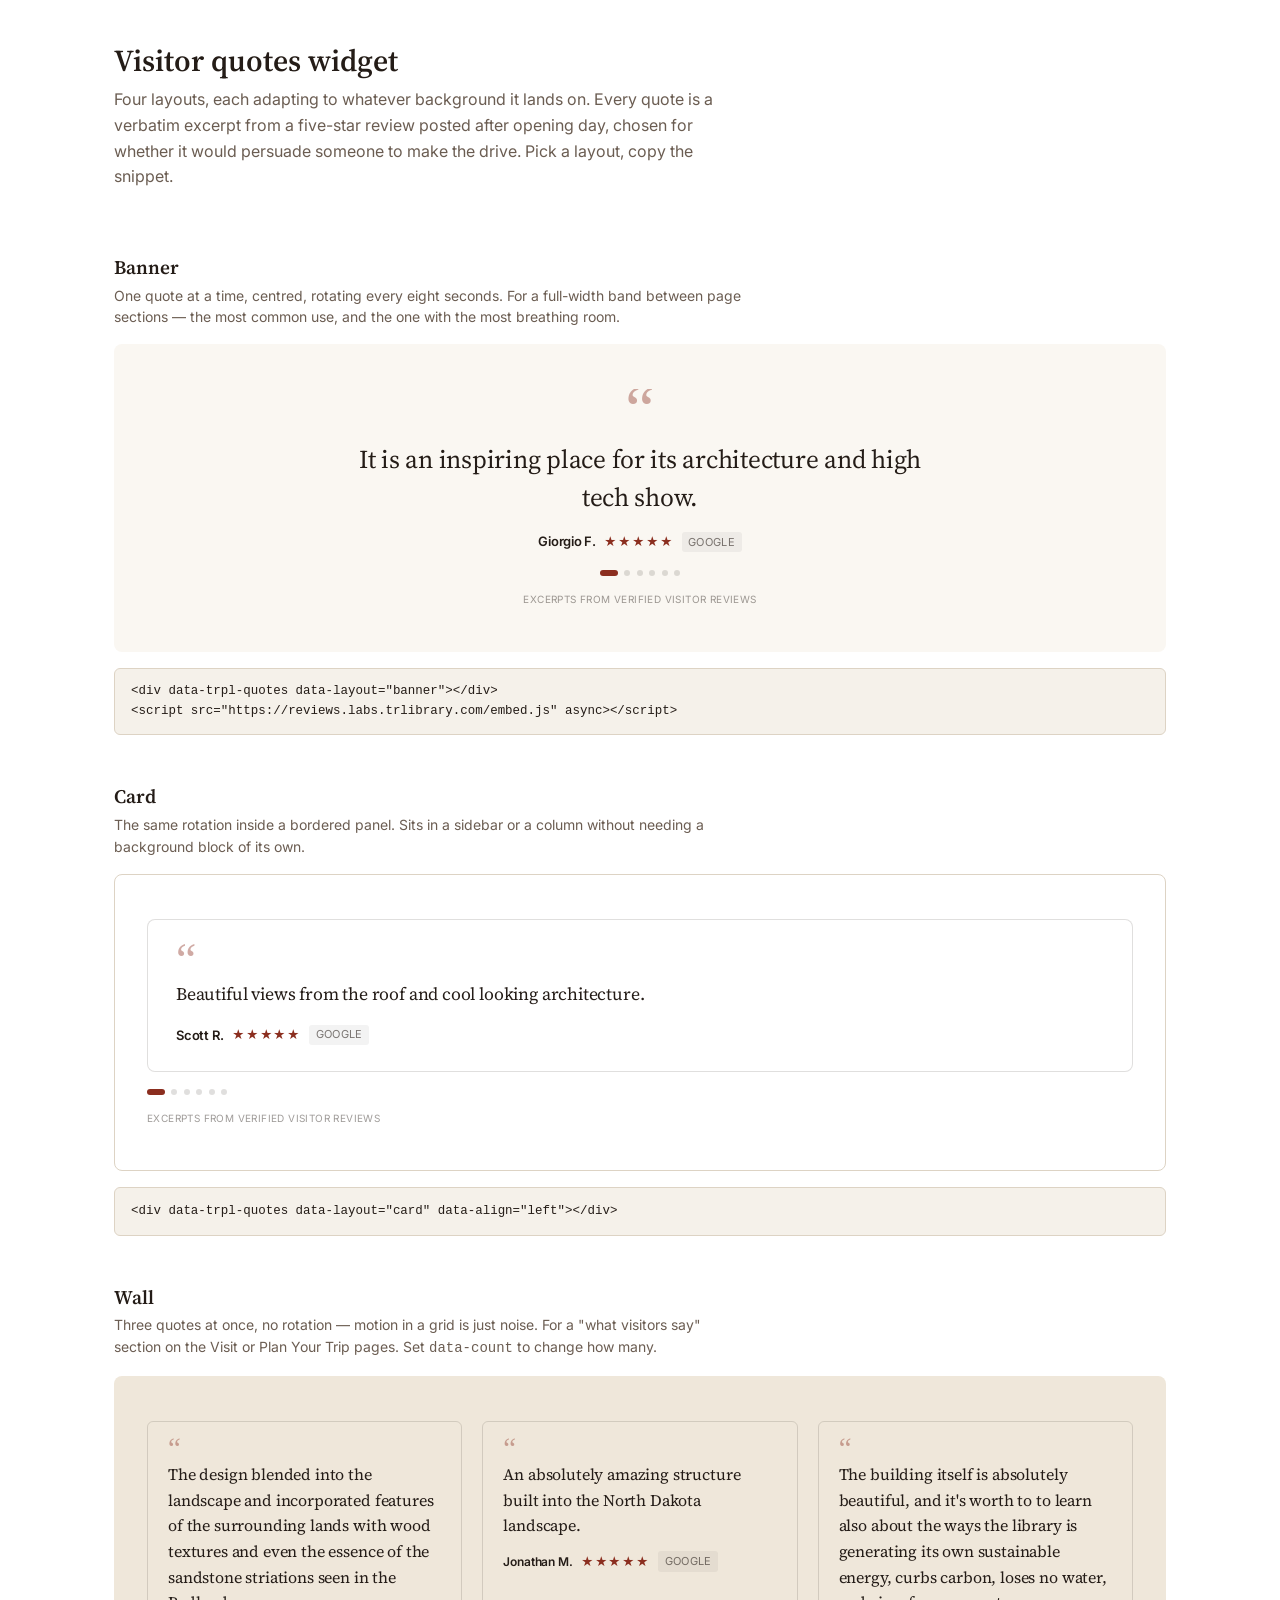
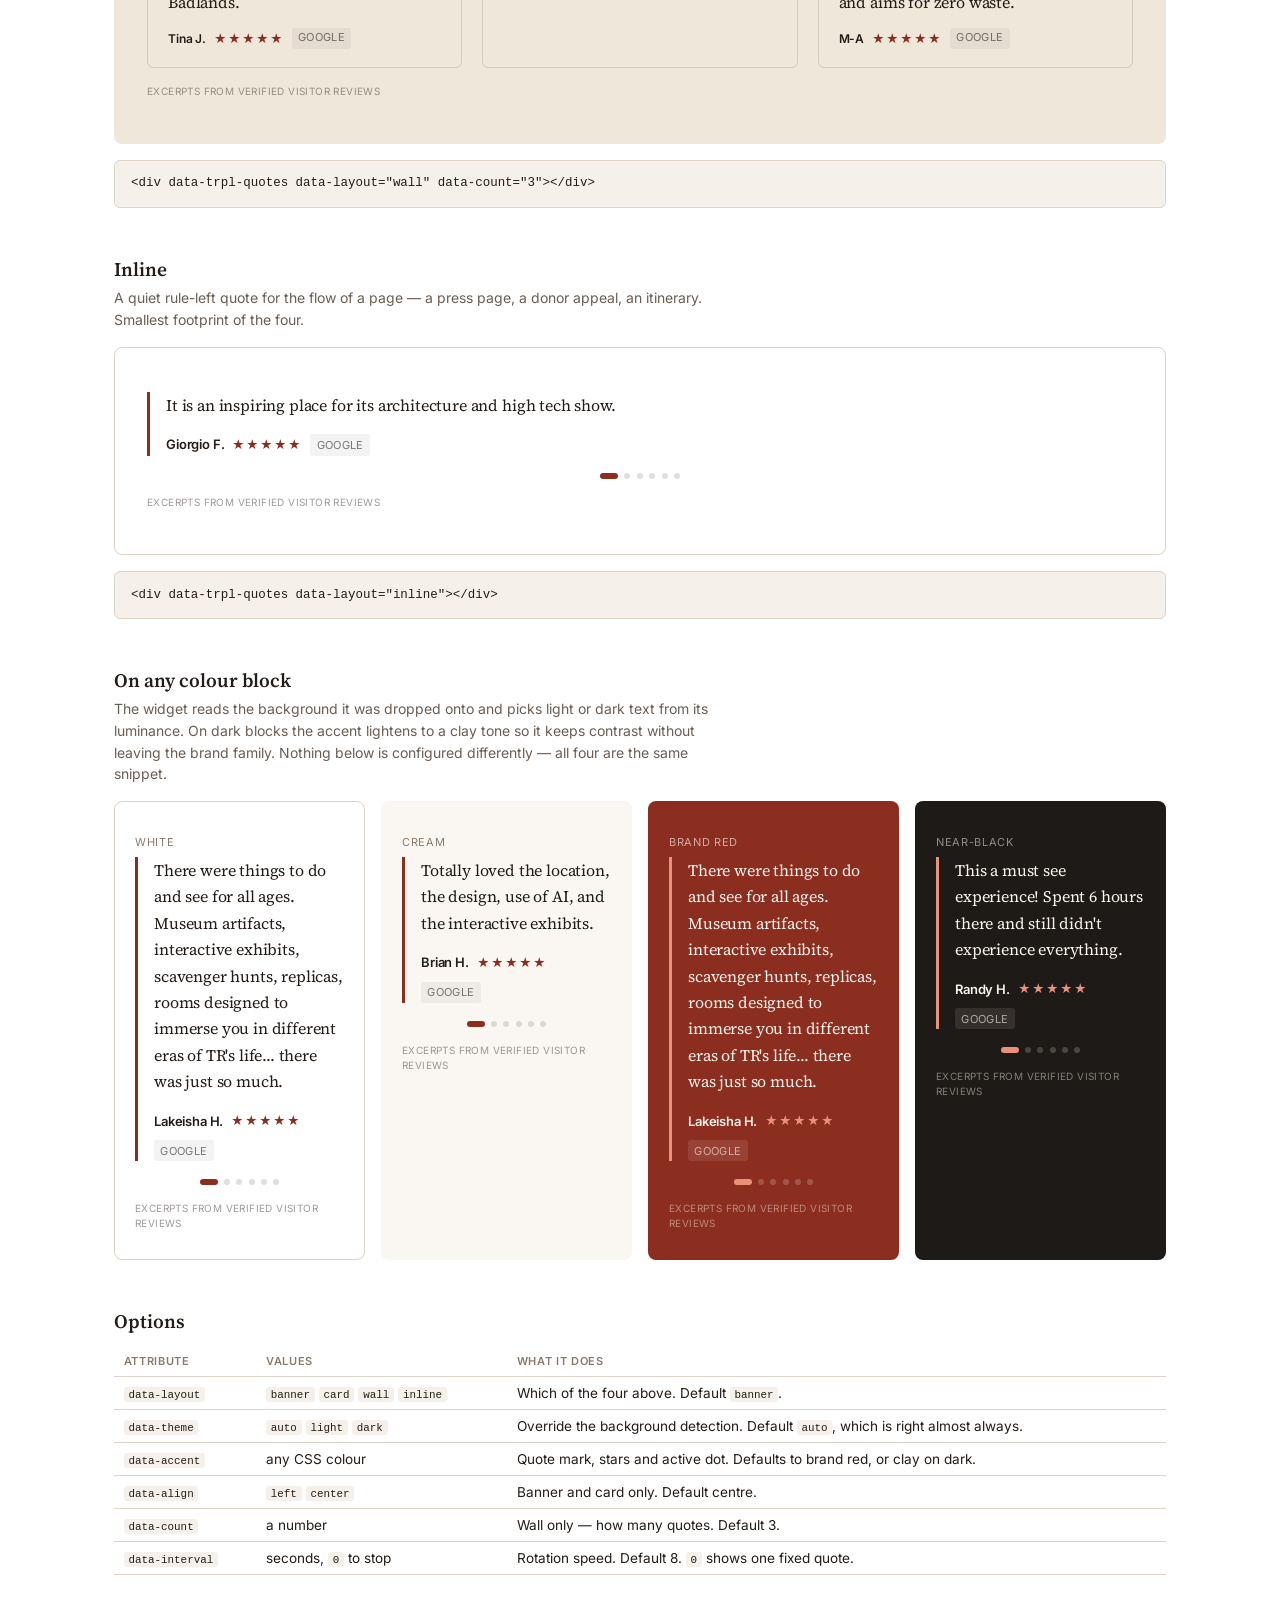
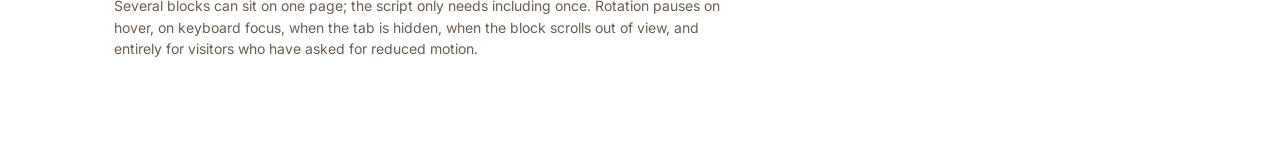
==== site/widget.html @ c1ca4165 "Review widget" ====
<!doctype html>
<html lang="en">
<head>
<meta charset="utf-8">
<meta name="viewport" content="width=device-width,initial-scale=1">
<meta name="robots" content="noindex,nofollow">
<title>Visitor quotes widget — TRPL</title>
<link rel="preconnect" href="https://fonts.googleapis.com">
<link rel="preconnect" href="https://fonts.gstatic.com" crossorigin>
<link href="https://fonts.googleapis.com/css2?family=Inter:wght@400;500;600&family=Source+Serif+4:opsz,wght@8..60,400;8..60,600&display=swap" rel="stylesheet">
<style>
  :root{
    --brand:#8B2E1F; --cream:#FAF7F2; --ink:#241C17; --line:#DDD3C4;
    --sand:#EFE7DA; --deep:#1E1A17;
  }
  *{box-sizing:border-box}
  body{margin:0;background:#fff;color:var(--ink);
       font-family:Inter,-apple-system,BlinkMacSystemFont,"Segoe UI",Helvetica,Arial,sans-serif}
  header{padding:2.5rem 1.5rem 1rem;max-width:1100px;margin:0 auto}
  h1{font-family:"Source Serif 4",Georgia,serif;font-size:1.9rem;margin:0 0 .4rem;font-weight:600}
  .lede{color:#6B5D52;max-width:62ch;line-height:1.6;margin:0}
  main{max-width:1100px;margin:0 auto;padding:0 1.5rem 5rem}
  section{margin-top:3rem}
  h2{font-family:"Source Serif 4",Georgia,serif;font-size:1.2rem;margin:0 0 .3rem;font-weight:600}
  .note{color:#6B5D52;font-size:.875rem;margin:0 0 1rem;max-width:70ch;line-height:1.55}
  .demo{padding:2.75rem 2rem;border-radius:8px;border:1px solid transparent}
  .bg-white{background:#fff;border-color:var(--line)}
  .bg-cream{background:var(--cream)}
  .bg-sand{background:var(--sand)}
  .bg-brand{background:var(--brand)}
  .bg-deep{background:var(--deep)}
  .swatches{display:grid;grid-template-columns:repeat(auto-fit,minmax(230px,1fr));gap:1rem;margin-top:1rem}
  .swatches .demo{padding:1.75rem 1.25rem}
  .tag{display:inline-block;font-size:.6875rem;letter-spacing:.06em;text-transform:uppercase;
       color:#8A7A6C;margin-bottom:.5rem}
  pre{background:#F5F1EA;border:1px solid var(--line);border-radius:6px;padding:.85rem 1rem;
      overflow:auto;font-size:.78rem;line-height:1.55;margin:1rem 0 0}
  code{font-family:ui-monospace,SFMono-Regular,Menlo,monospace}
  table{border-collapse:collapse;width:100%;font-size:.85rem;margin-top:.75rem}
  th,td{text-align:left;padding:.5rem .6rem;border-bottom:1px solid var(--line);vertical-align:top}
  th{font-size:.6875rem;letter-spacing:.06em;text-transform:uppercase;color:#8A7A6C;font-weight:600}
  td code{background:#F5F1EA;padding:.1rem .3rem;border-radius:3px;font-size:.8em}
</style>
</head>
<body>

<header>
  <h1>Visitor quotes widget</h1>
  <p class="lede">Four layouts, each adapting to whatever background it lands on. Every quote is a
  verbatim excerpt from a five-star review posted after opening day, chosen for whether it would
  persuade someone to make the drive. Pick a layout, copy the snippet.</p>
</header>

<main>

  <section>
    <h2>Banner</h2>
    <p class="note">One quote at a time, centred, rotating every eight seconds. For a full-width
    band between page sections — the most common use, and the one with the most breathing room.</p>
    <div class="demo bg-cream">
      <div data-trpl-quotes data-layout="banner"></div>
    </div>
<pre><code>&lt;div data-trpl-quotes data-layout="banner"&gt;&lt;/div&gt;
&lt;script src="https://reviews.labs.trlibrary.com/embed.js" async&gt;&lt;/script&gt;</code></pre>
  </section>

  <section>
    <h2>Card</h2>
    <p class="note">The same rotation inside a bordered panel. Sits in a sidebar or a column
    without needing a background block of its own.</p>
    <div class="demo bg-white">
      <div data-trpl-quotes data-layout="card" data-align="left"></div>
    </div>
<pre><code>&lt;div data-trpl-quotes data-layout="card" data-align="left"&gt;&lt;/div&gt;</code></pre>
  </section>

  <section>
    <h2>Wall</h2>
    <p class="note">Three quotes at once, no rotation — motion in a grid is just noise. For a
    "what visitors say" section on the Visit or Plan Your Trip pages. Set <code>data-count</code>
    to change how many.</p>
    <div class="demo bg-sand">
      <div data-trpl-quotes data-layout="wall" data-count="3"></div>
    </div>
<pre><code>&lt;div data-trpl-quotes data-layout="wall" data-count="3"&gt;&lt;/div&gt;</code></pre>
  </section>

  <section>
    <h2>Inline</h2>
    <p class="note">A quiet rule-left quote for the flow of a page — a press page, a donor appeal,
    an itinerary. Smallest footprint of the four.</p>
    <div class="demo bg-white">
      <div data-trpl-quotes data-layout="inline"></div>
    </div>
<pre><code>&lt;div data-trpl-quotes data-layout="inline"&gt;&lt;/div&gt;</code></pre>
  </section>

  <section>
    <h2>On any colour block</h2>
    <p class="note">The widget reads the background it was dropped onto and picks light or dark
    text from its luminance. On dark blocks the accent lightens to a clay tone so it keeps
    contrast without leaving the brand family. Nothing below is configured differently — all four
    are the same snippet.</p>
    <div class="swatches">
      <div class="demo bg-white"><span class="tag">White</span>
        <div data-trpl-quotes data-layout="inline"></div></div>
      <div class="demo bg-cream"><span class="tag">Cream</span>
        <div data-trpl-quotes data-layout="inline"></div></div>
      <div class="demo bg-brand"><span class="tag" style="color:rgba(255,255,255,.6)">Brand red</span>
        <div data-trpl-quotes data-layout="inline"></div></div>
      <div class="demo bg-deep"><span class="tag" style="color:rgba(255,255,255,.5)">Near-black</span>
        <div data-trpl-quotes data-layout="inline"></div></div>
    </div>
  </section>

  <section>
    <h2>Options</h2>
    <table>
      <thead><tr><th>Attribute</th><th>Values</th><th>What it does</th></tr></thead>
      <tbody>
        <tr><td><code>data-layout</code></td><td><code>banner</code> <code>card</code> <code>wall</code> <code>inline</code></td><td>Which of the four above. Default <code>banner</code>.</td></tr>
        <tr><td><code>data-theme</code></td><td><code>auto</code> <code>light</code> <code>dark</code></td><td>Override the background detection. Default <code>auto</code>, which is right almost always.</td></tr>
        <tr><td><code>data-accent</code></td><td>any CSS colour</td><td>Quote mark, stars and active dot. Defaults to brand red, or clay on dark.</td></tr>
        <tr><td><code>data-align</code></td><td><code>left</code> <code>center</code></td><td>Banner and card only. Default centre.</td></tr>
        <tr><td><code>data-count</code></td><td>a number</td><td>Wall only — how many quotes. Default 3.</td></tr>
        <tr><td><code>data-interval</code></td><td>seconds, <code>0</code> to stop</td><td>Rotation speed. Default 8. <code>0</code> shows one fixed quote.</td></tr>
      </tbody>
    </table>
    <p class="note" style="margin-top:1.25rem">Several blocks can sit on one page; the script only
    needs including once. Rotation pauses on hover, on keyboard focus, when the tab is hidden, when
    the block scrolls out of view, and entirely for visitors who have asked for reduced motion.</p>
  </section>

</main>

<script src="embed.js" async></script>
</body>
</html>
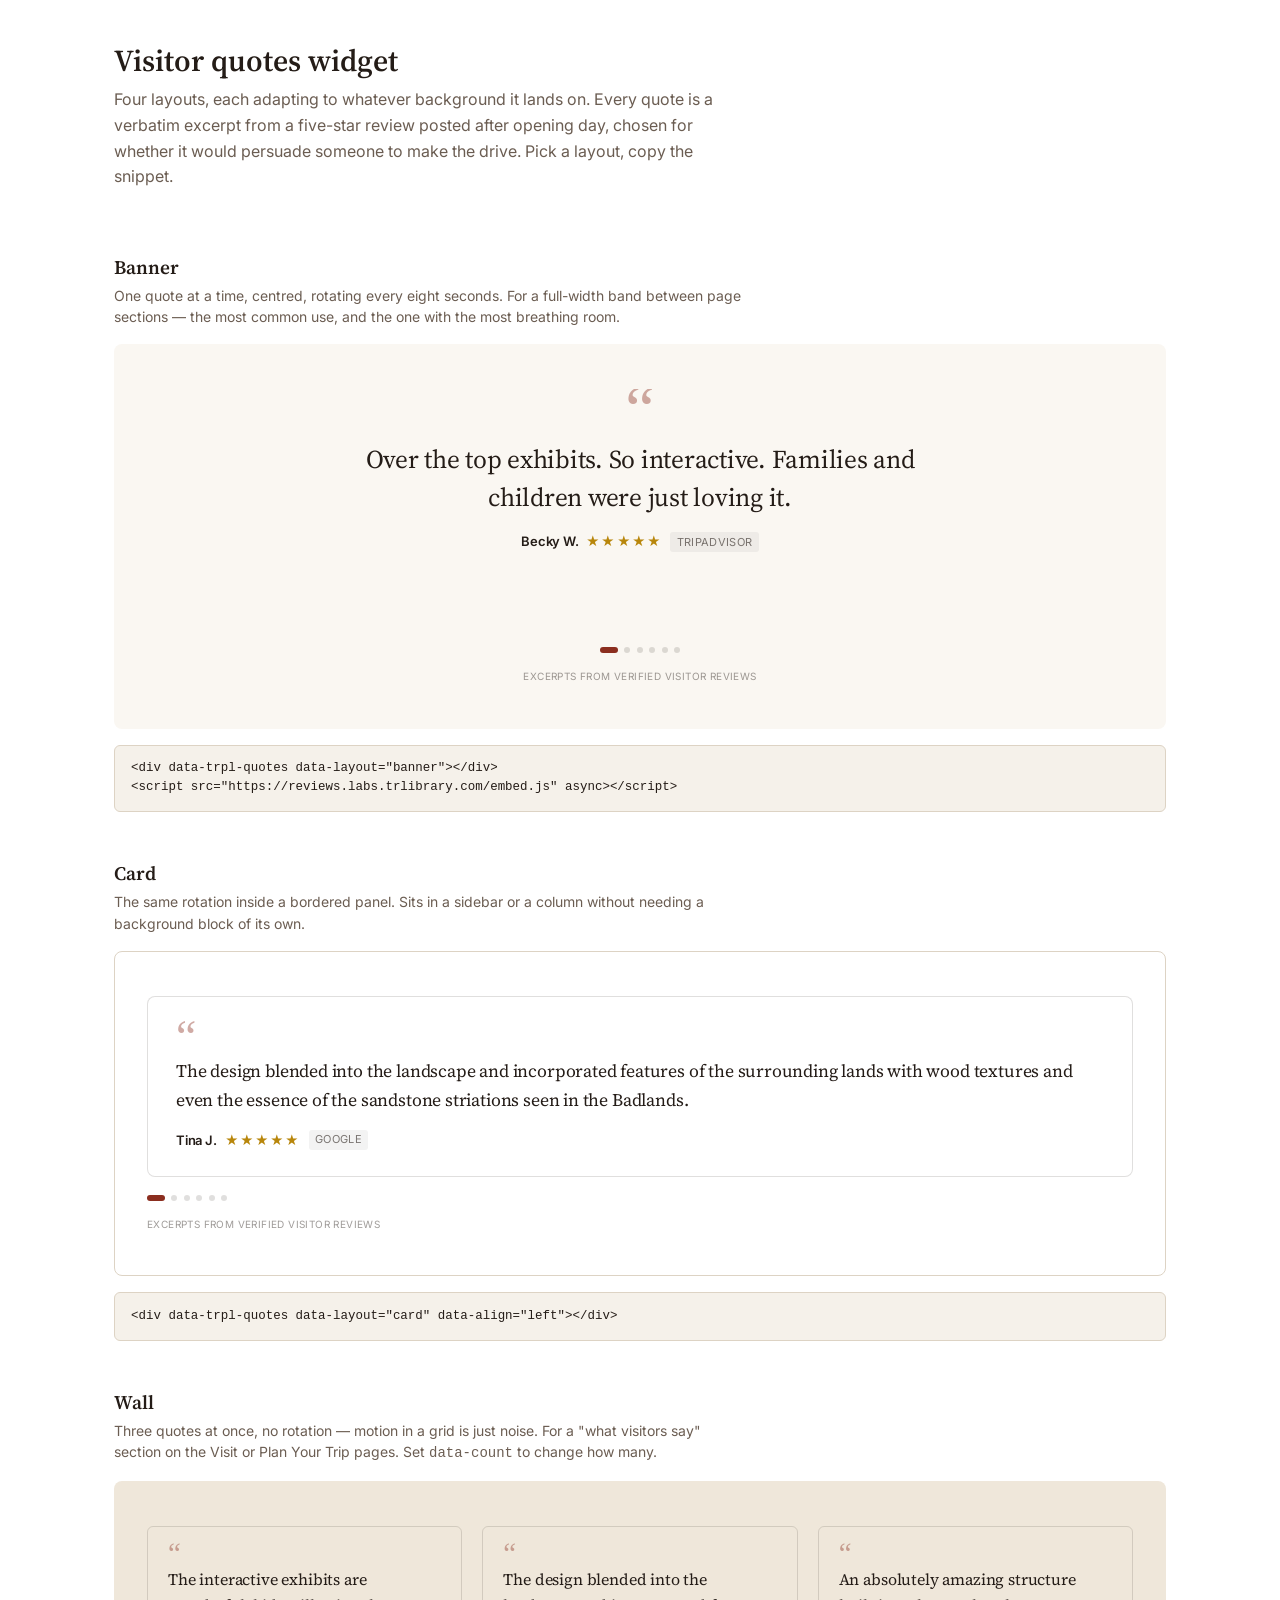
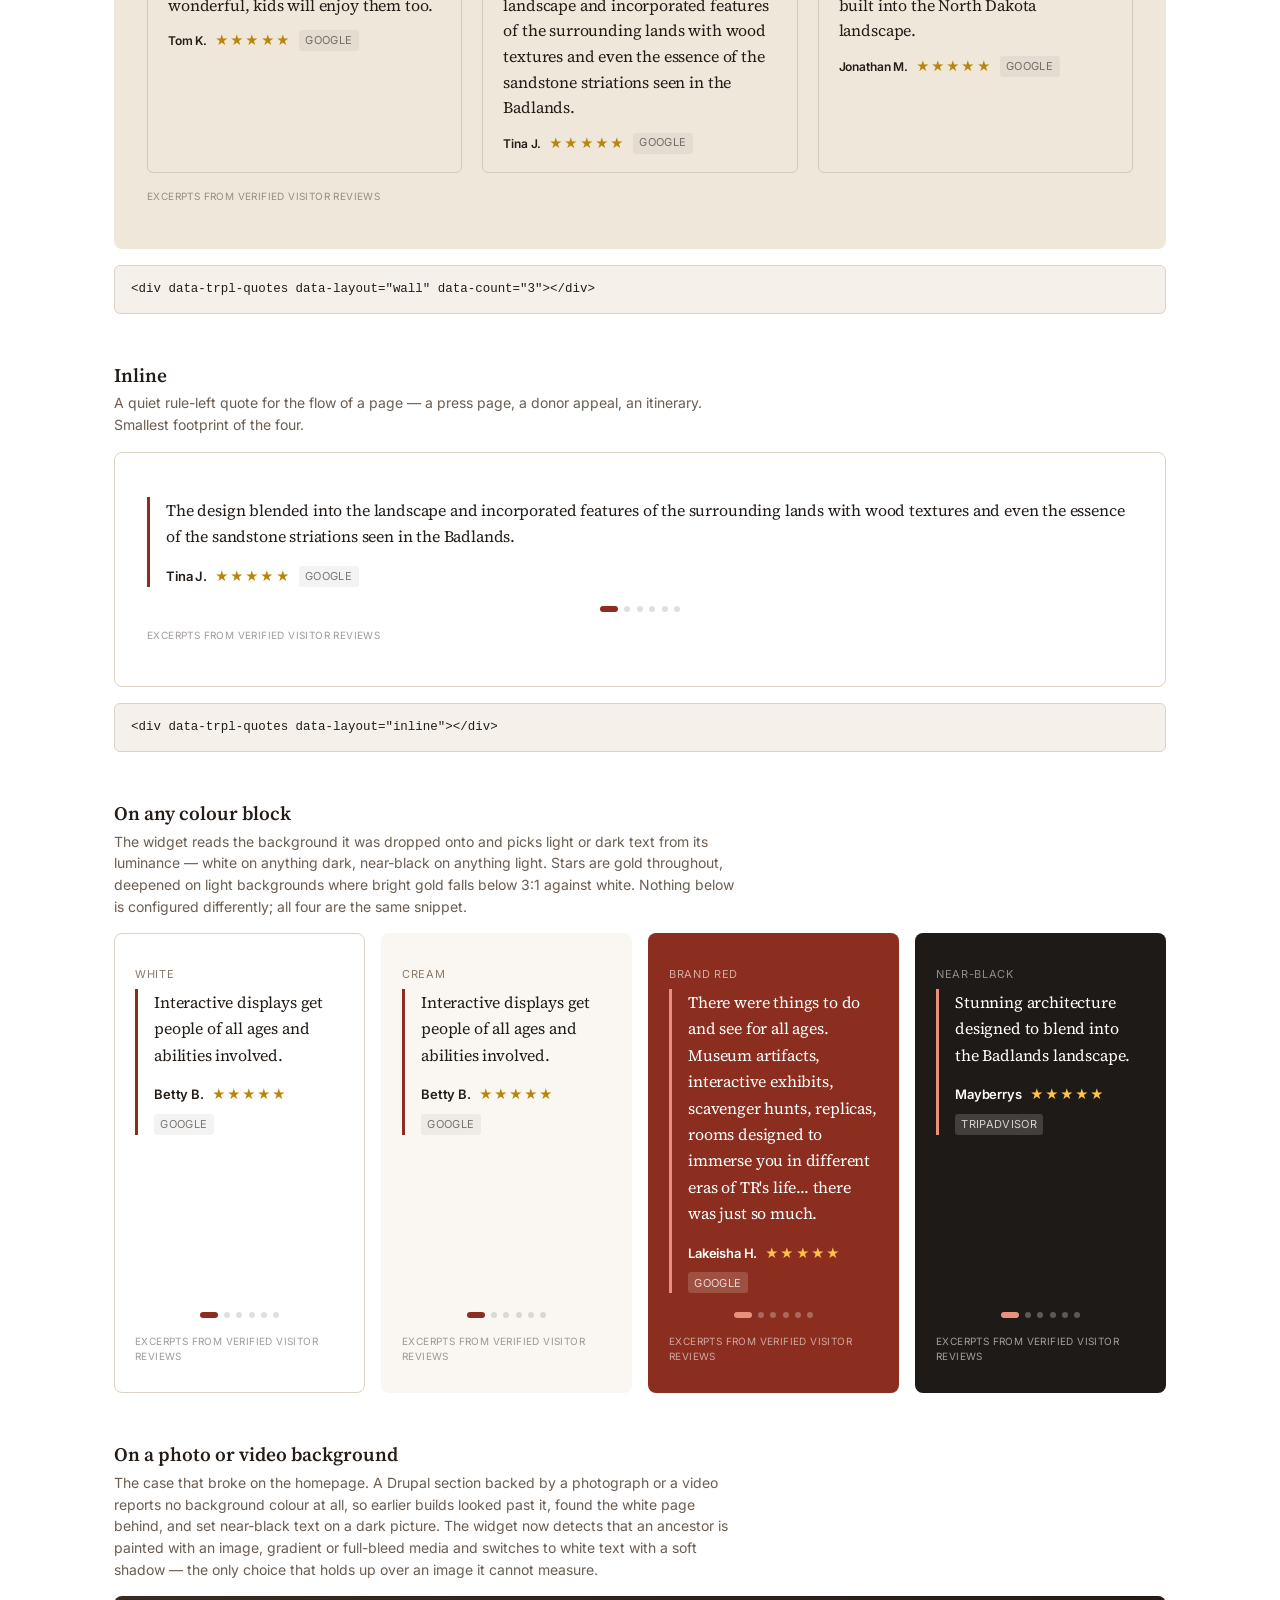
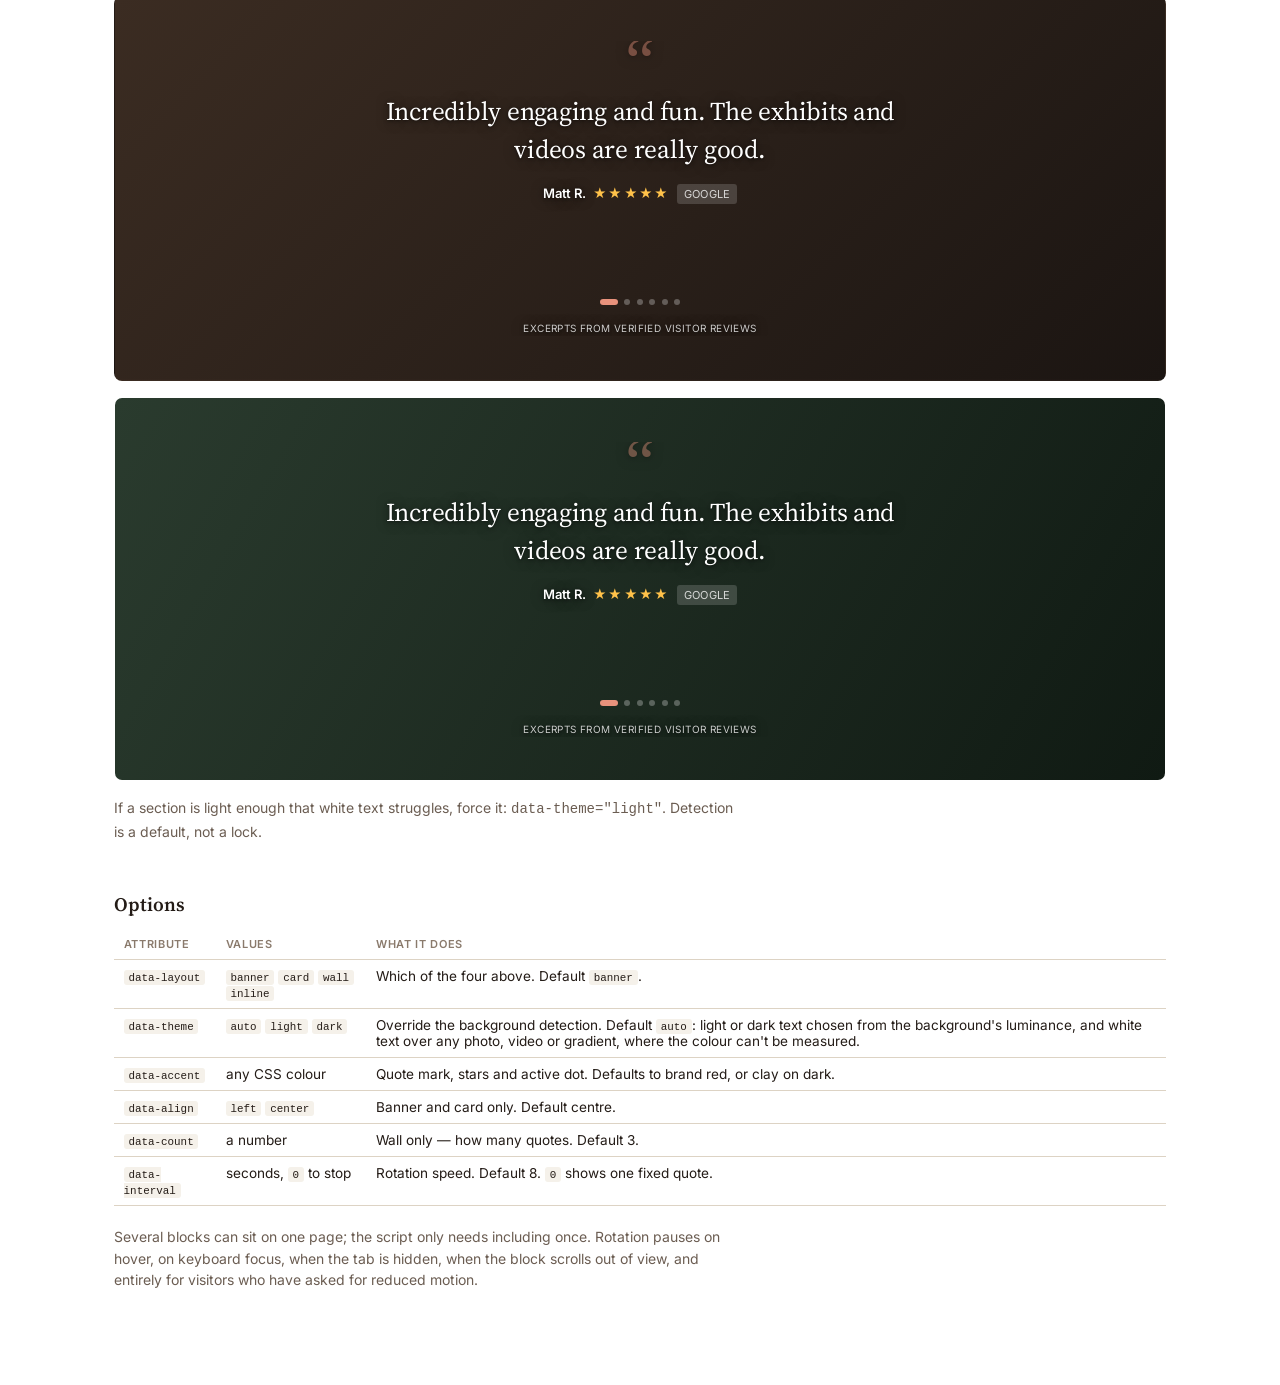
==== commit a5e8f754: "Text colors on dark backgrounds" ====
--- a/site/widget.html
+++ b/site/widget.html
@@ -29,6 +29,13 @@
   .bg-sand{background:var(--sand)}
   .bg-brand{background:var(--brand)}
   .bg-deep{background:var(--deep)}
+  .photo{position:relative;overflow:hidden;
+    background-image:url("https://www.trlibrary.com/sites/default/files/styles/16_9__l/public/2025-04/Snohetta-TRPL-8-DawnDusk-Copyright-Plomp-FINAL-PRINT-ONLY.jpg.webp?h=c1265061&itok=VybjSrEo"),
+      linear-gradient(135deg,#3B2C22,#1B1512);
+    background-size:cover;background-position:center}
+  .photo-video video{position:absolute;inset:0;width:100%;height:100%;object-fit:cover;
+    background:linear-gradient(120deg,#2A3B2E,#101A13)}
+  .photo-video{background-image:none;background-color:transparent}
   .swatches{display:grid;grid-template-columns:repeat(auto-fit,minmax(230px,1fr));gap:1rem;margin-top:1rem}
   .swatches .demo{padding:1.75rem 1.25rem}
   .tag{display:inline-block;font-size:.6875rem;letter-spacing:.06em;text-transform:uppercase;
@@ -98,9 +105,9 @@
   <section>
     <h2>On any colour block</h2>
     <p class="note">The widget reads the background it was dropped onto and picks light or dark
-    text from its luminance. On dark blocks the accent lightens to a clay tone so it keeps
-    contrast without leaving the brand family. Nothing below is configured differently — all four
-    are the same snippet.</p>
+    text from its luminance — white on anything dark, near-black on anything light. Stars are gold
+    throughout, deepened on light backgrounds where bright gold falls below 3:1 against white.
+    Nothing below is configured differently; all four are the same snippet.</p>
     <div class="swatches">
       <div class="demo bg-white"><span class="tag">White</span>
         <div data-trpl-quotes data-layout="inline"></div></div>
@@ -114,12 +121,30 @@
   </section>
 
   <section>
+    <h2>On a photo or video background</h2>
+    <p class="note">The case that broke on the homepage. A Drupal section backed by a photograph
+    or a video reports no background colour at all, so earlier builds looked past it, found the
+    white page behind, and set near-black text on a dark picture. The widget now detects that an
+    ancestor is painted with an image, gradient or full-bleed media and switches to white text
+    with a soft shadow — the only choice that holds up over an image it cannot measure.</p>
+    <div class="demo photo">
+      <div data-trpl-quotes data-layout="banner"></div>
+    </div>
+    <div class="demo photo photo-video" style="margin-top:1rem">
+      <video autoplay muted loop playsinline aria-hidden="true"></video>
+      <div data-trpl-quotes data-layout="banner"></div>
+    </div>
+    <p class="note" style="margin-top:1rem">If a section is light enough that white text struggles,
+    force it: <code>data-theme="light"</code>. Detection is a default, not a lock.</p>
+  </section>
+
+  <section>
     <h2>Options</h2>
     <table>
       <thead><tr><th>Attribute</th><th>Values</th><th>What it does</th></tr></thead>
       <tbody>
         <tr><td><code>data-layout</code></td><td><code>banner</code> <code>card</code> <code>wall</code> <code>inline</code></td><td>Which of the four above. Default <code>banner</code>.</td></tr>
-        <tr><td><code>data-theme</code></td><td><code>auto</code> <code>light</code> <code>dark</code></td><td>Override the background detection. Default <code>auto</code>, which is right almost always.</td></tr>
+        <tr><td><code>data-theme</code></td><td><code>auto</code> <code>light</code> <code>dark</code></td><td>Override the background detection. Default <code>auto</code>: light or dark text chosen from the background's luminance, and white text over any photo, video or gradient, where the colour can't be measured.</td></tr>
         <tr><td><code>data-accent</code></td><td>any CSS colour</td><td>Quote mark, stars and active dot. Defaults to brand red, or clay on dark.</td></tr>
         <tr><td><code>data-align</code></td><td><code>left</code> <code>center</code></td><td>Banner and card only. Default centre.</td></tr>
         <tr><td><code>data-count</code></td><td>a number</td><td>Wall only — how many quotes. Default 3.</td></tr>
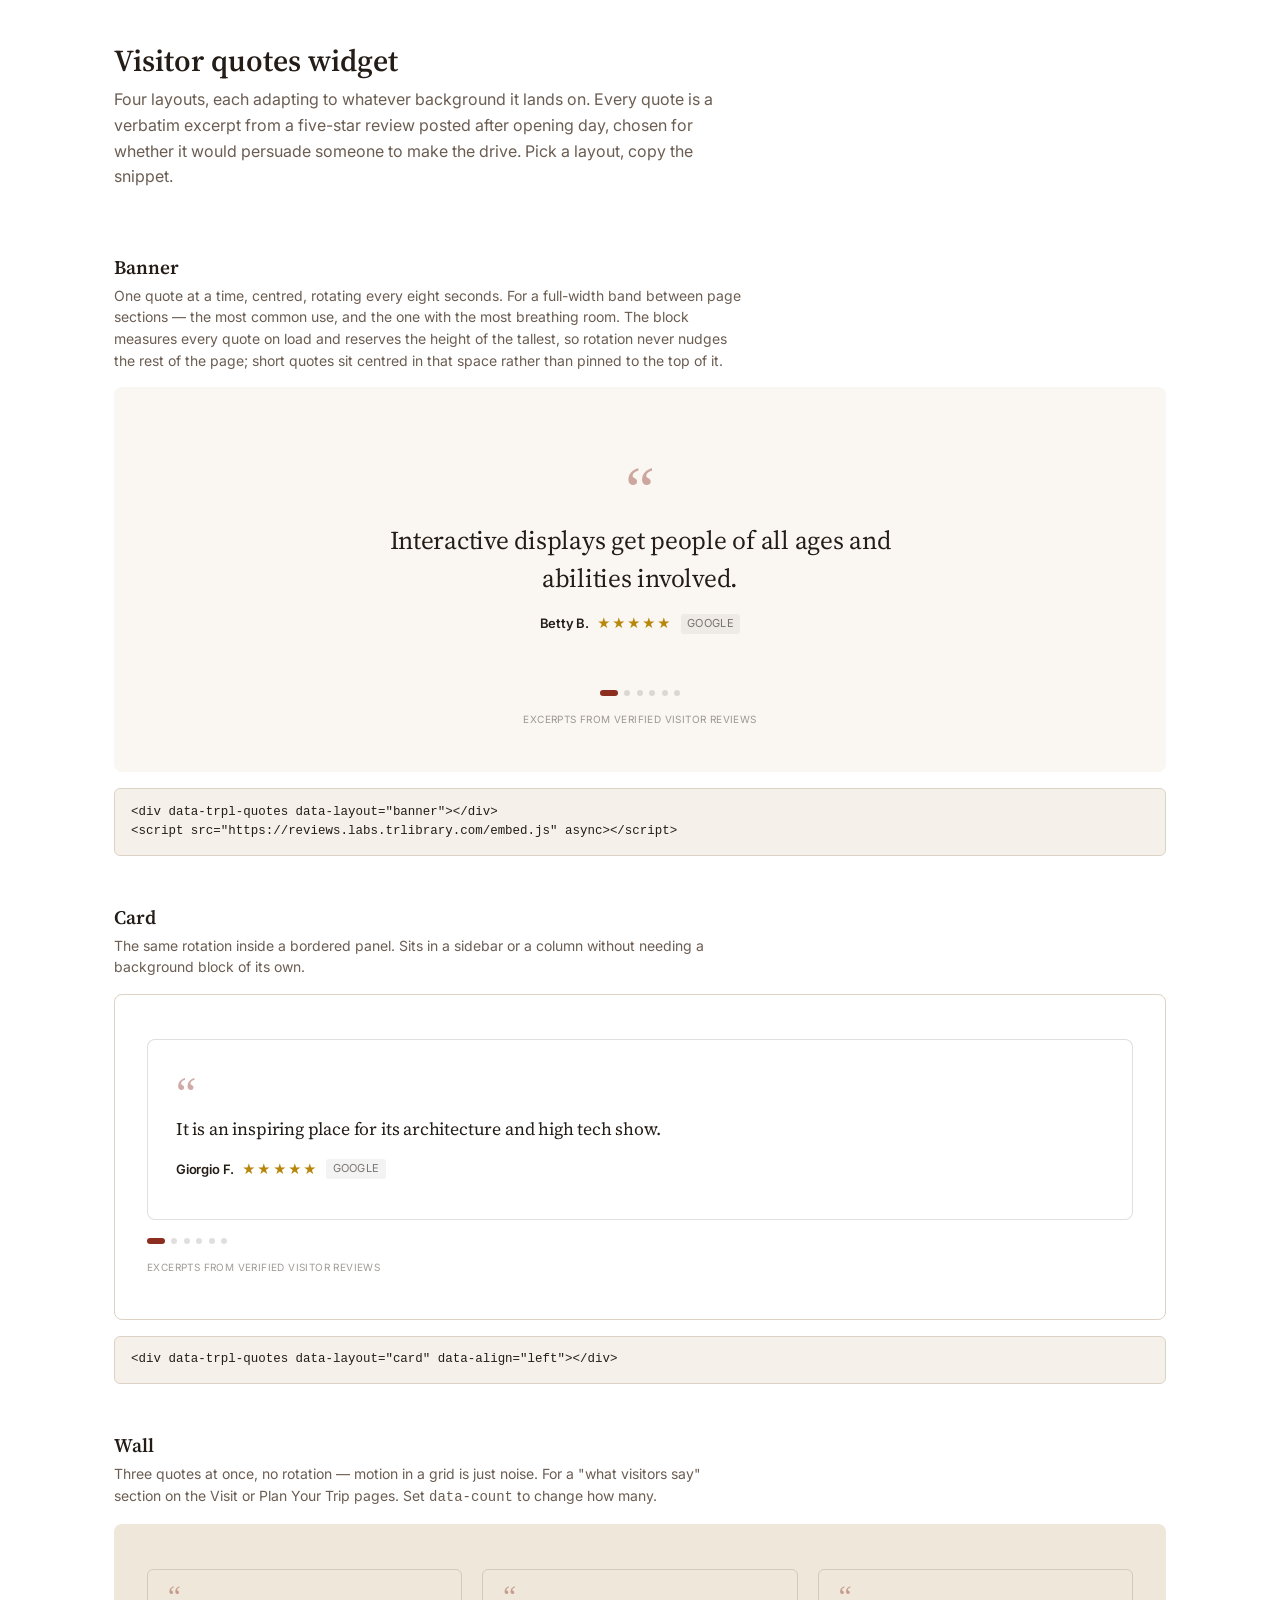
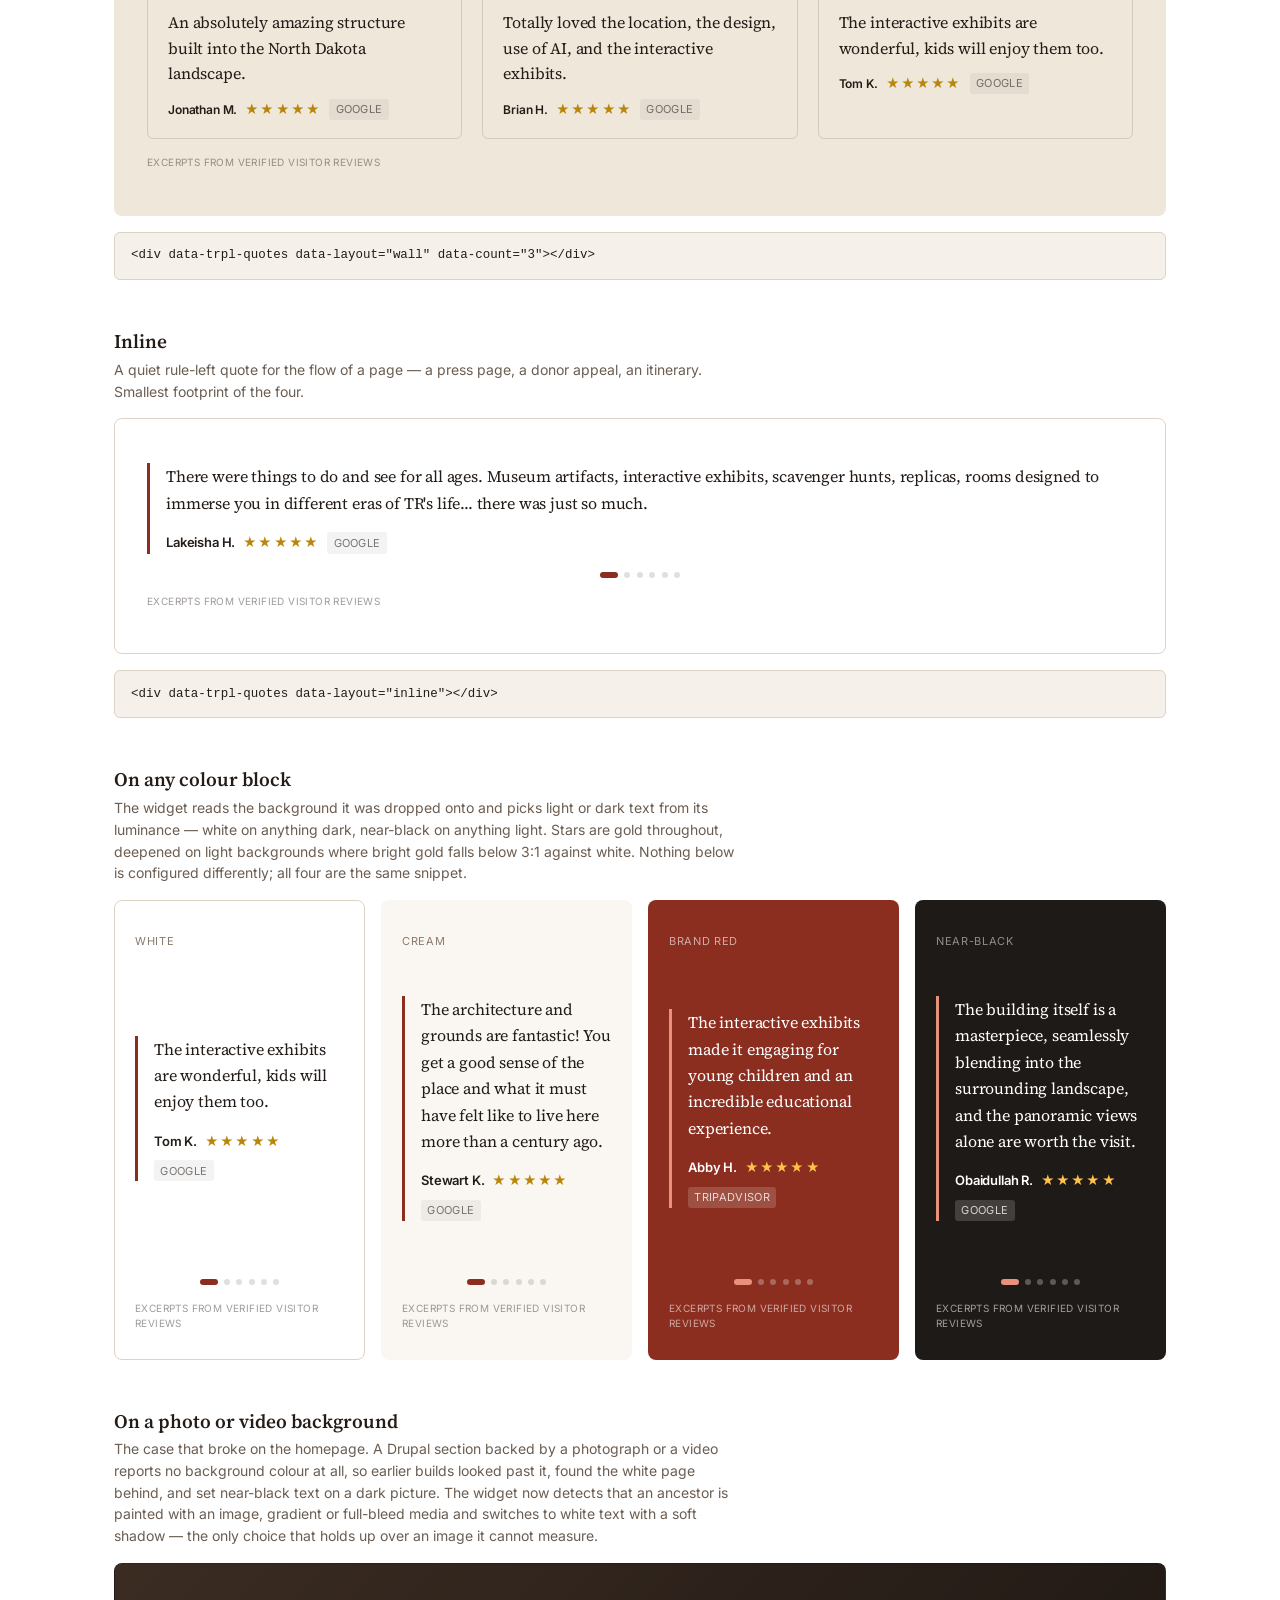
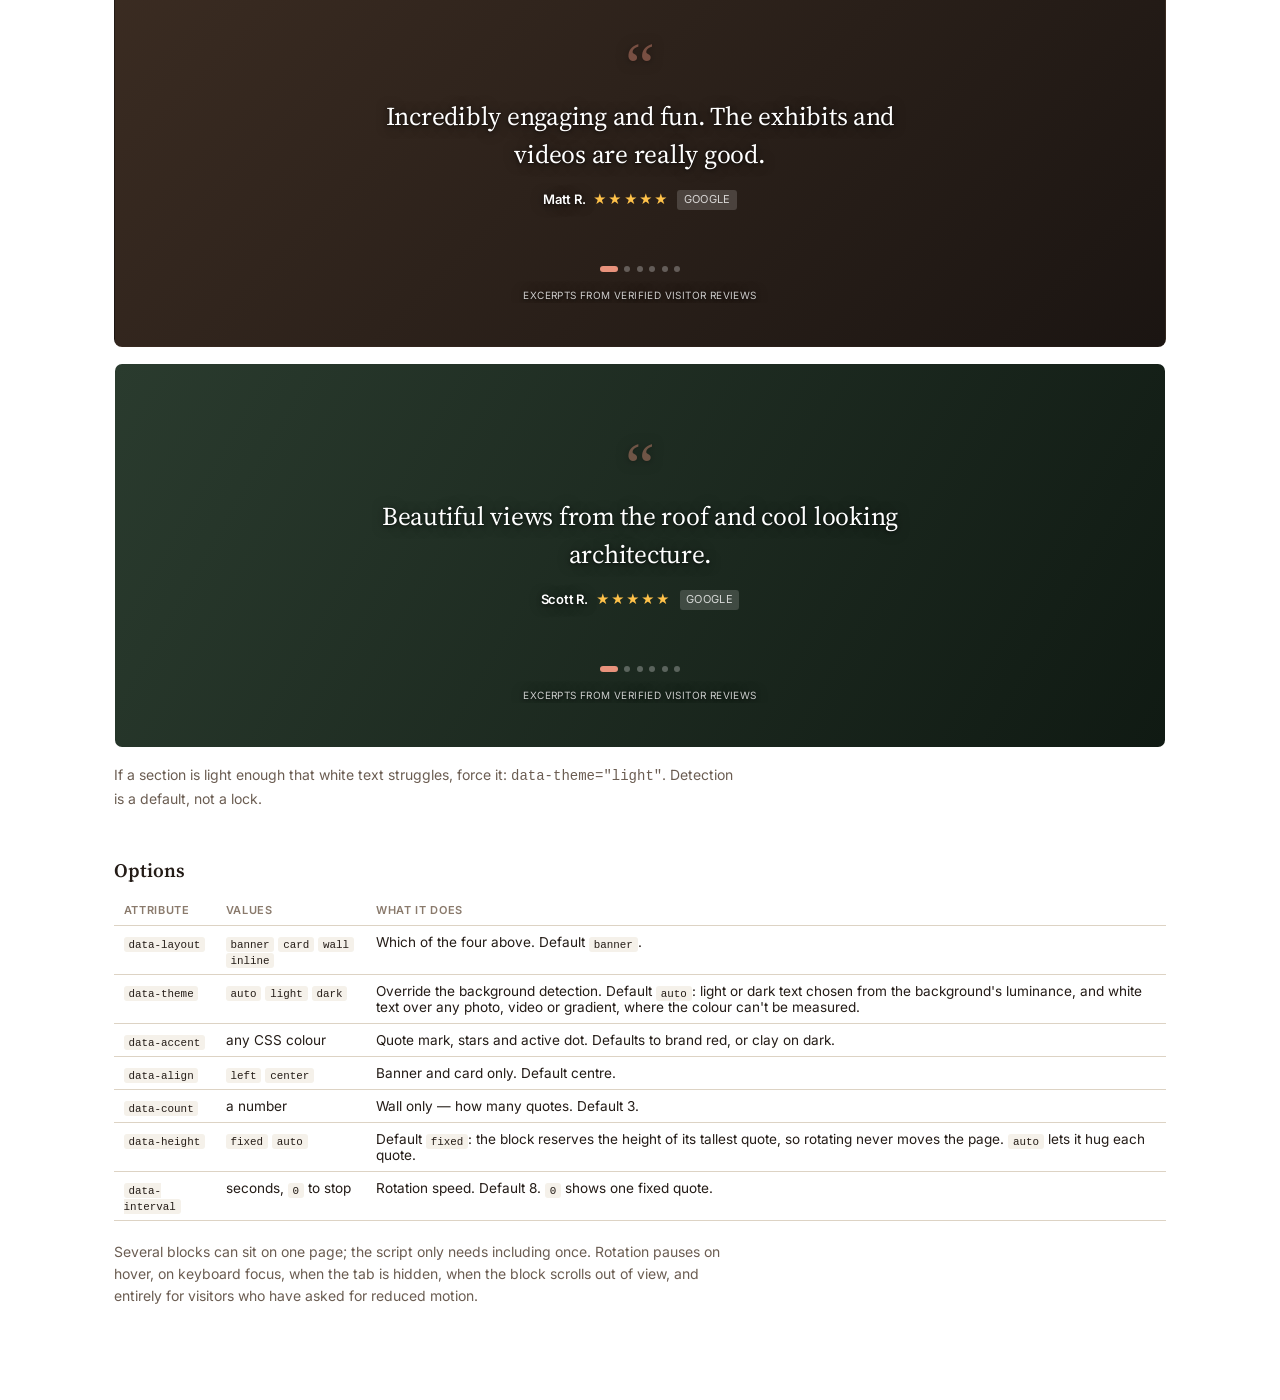
==== commit 54d6b3eb: "Fixed height prevent page jumping" ====
--- a/site/widget.html
+++ b/site/widget.html
@@ -63,7 +63,10 @@
   <section>
     <h2>Banner</h2>
     <p class="note">One quote at a time, centred, rotating every eight seconds. For a full-width
-    band between page sections — the most common use, and the one with the most breathing room.</p>
+    band between page sections — the most common use, and the one with the most breathing room.
+    The block measures every quote on load and reserves the height of the tallest, so rotation
+    never nudges the rest of the page; short quotes sit centred in that space rather than pinned
+    to the top of it.</p>
     <div class="demo bg-cream">
       <div data-trpl-quotes data-layout="banner"></div>
     </div>
@@ -148,6 +151,7 @@
         <tr><td><code>data-accent</code></td><td>any CSS colour</td><td>Quote mark, stars and active dot. Defaults to brand red, or clay on dark.</td></tr>
         <tr><td><code>data-align</code></td><td><code>left</code> <code>center</code></td><td>Banner and card only. Default centre.</td></tr>
         <tr><td><code>data-count</code></td><td>a number</td><td>Wall only — how many quotes. Default 3.</td></tr>
+        <tr><td><code>data-height</code></td><td><code>fixed</code> <code>auto</code></td><td>Default <code>fixed</code>: the block reserves the height of its tallest quote, so rotating never moves the page. <code>auto</code> lets it hug each quote.</td></tr>
         <tr><td><code>data-interval</code></td><td>seconds, <code>0</code> to stop</td><td>Rotation speed. Default 8. <code>0</code> shows one fixed quote.</td></tr>
       </tbody>
     </table>
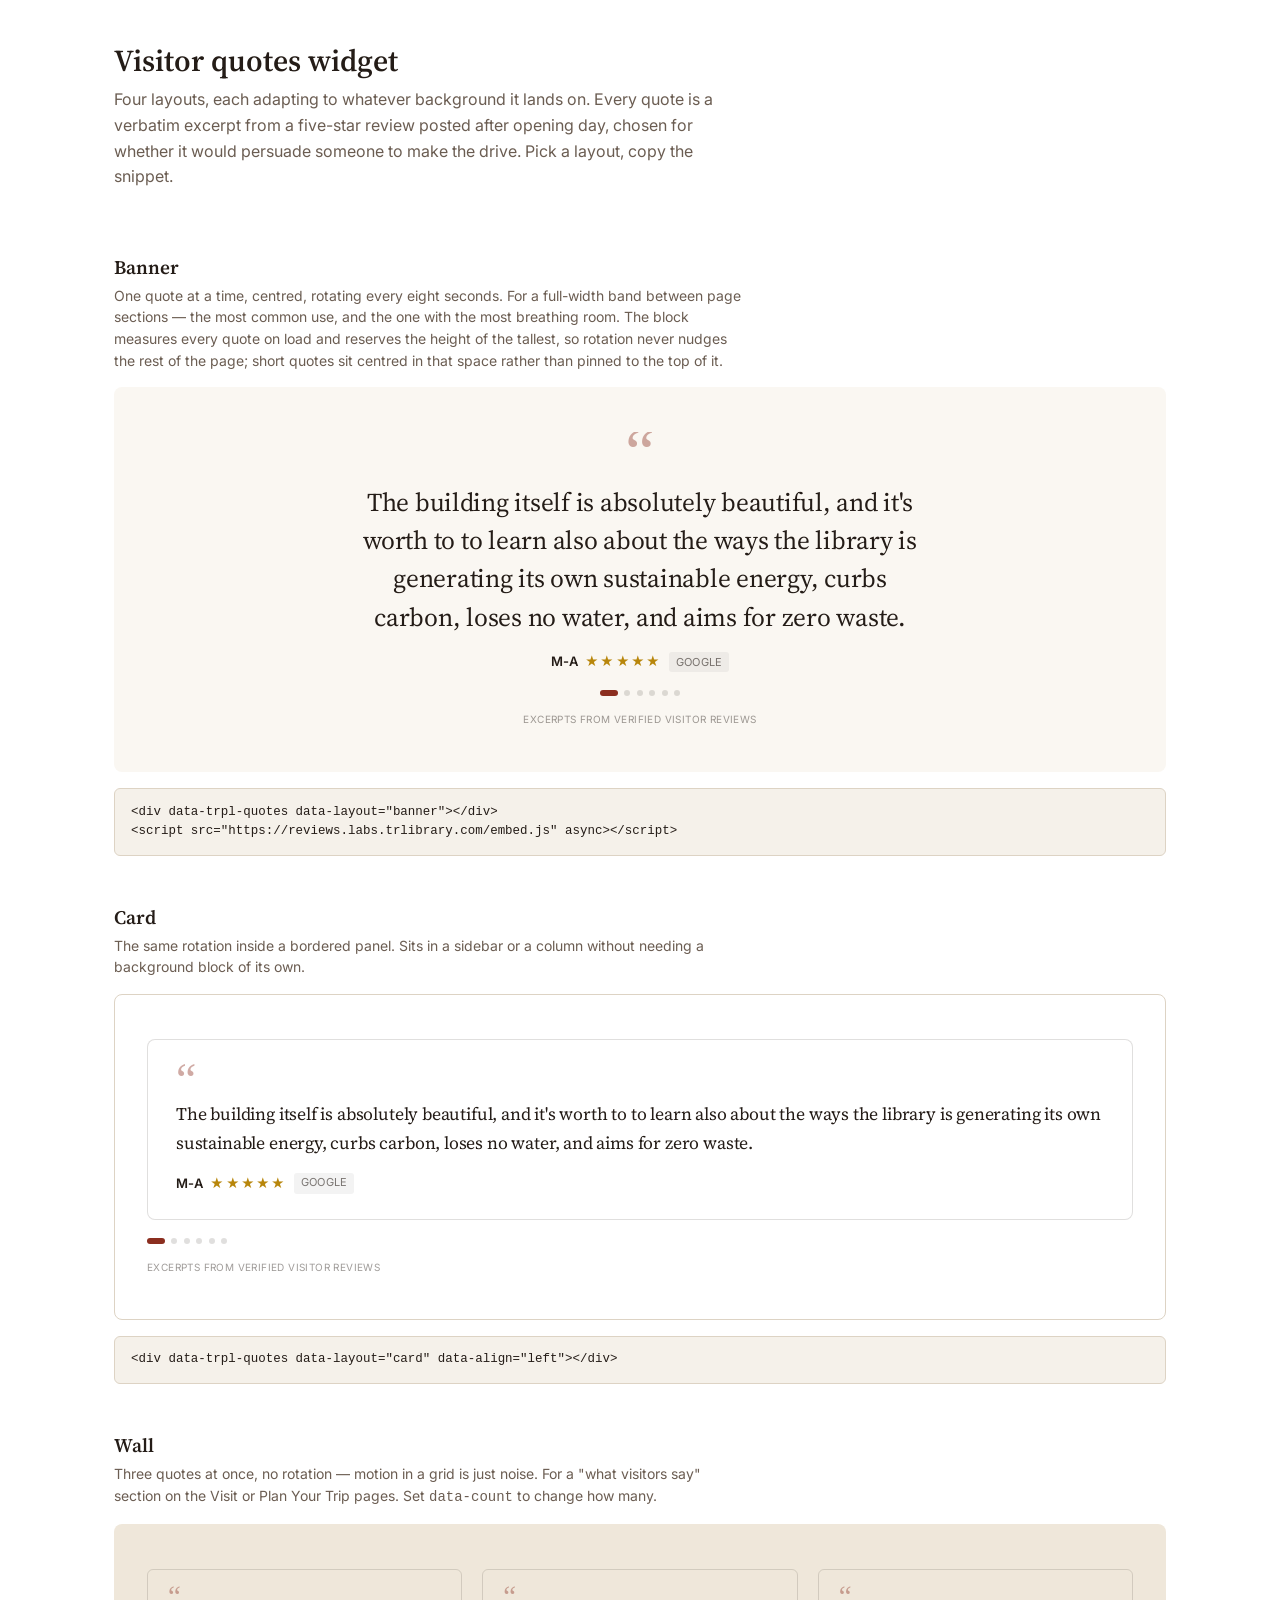
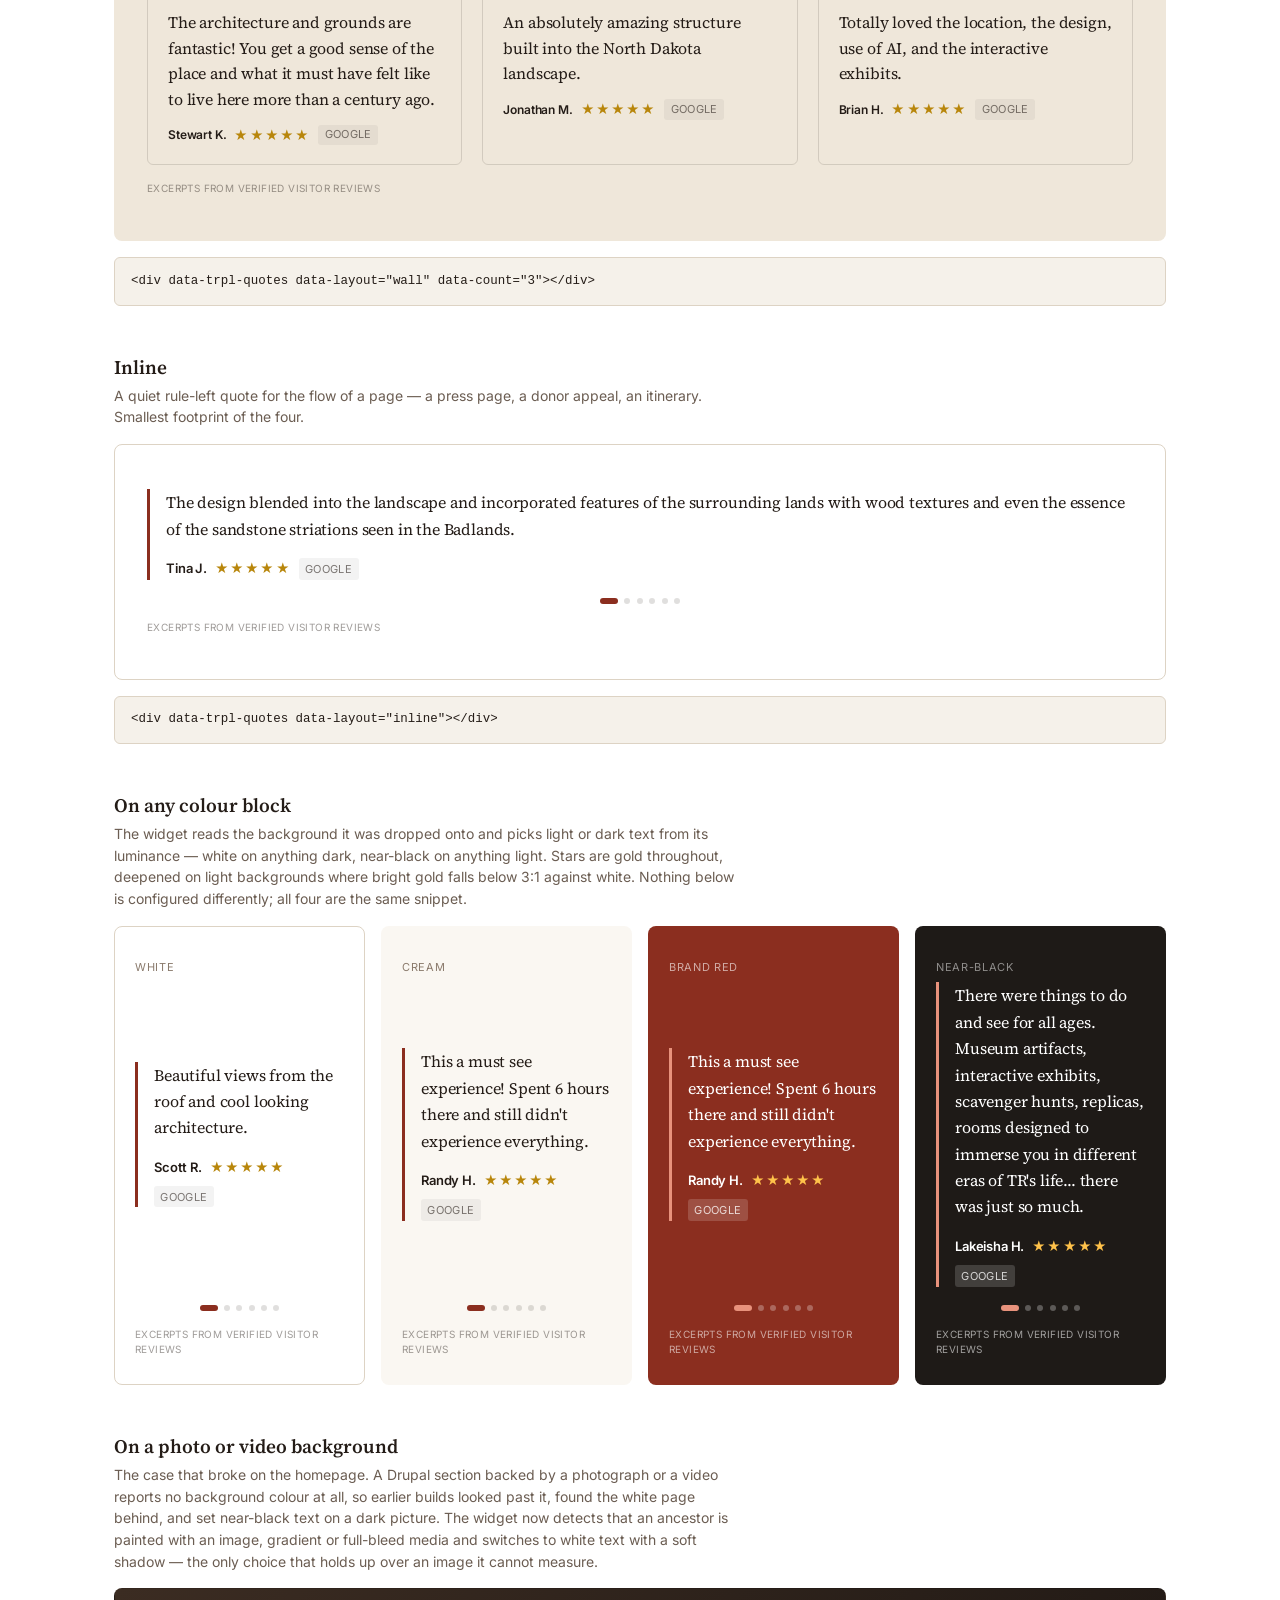
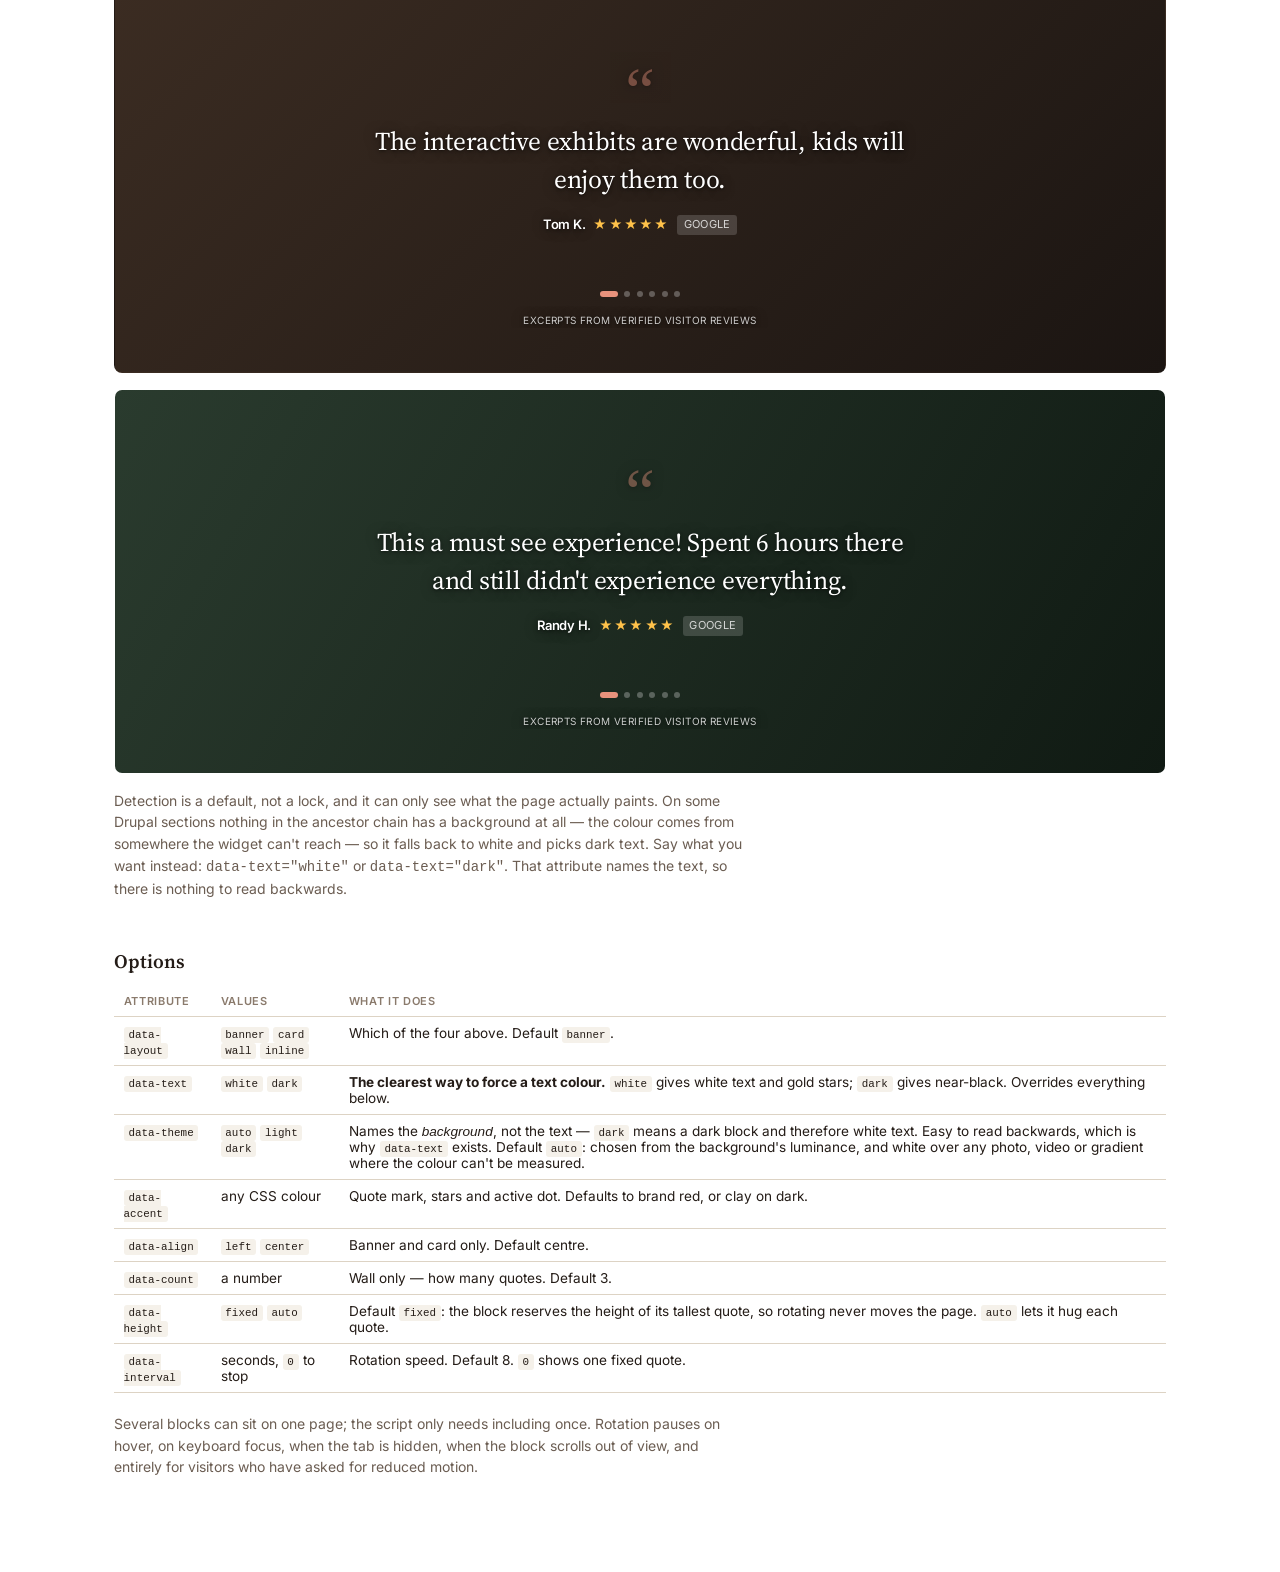
==== commit 921a89cb: "light/dark overides" ====
--- a/site/widget.html
+++ b/site/widget.html
@@ -137,8 +137,12 @@
       <video autoplay muted loop playsinline aria-hidden="true"></video>
       <div data-trpl-quotes data-layout="banner"></div>
     </div>
-    <p class="note" style="margin-top:1rem">If a section is light enough that white text struggles,
-    force it: <code>data-theme="light"</code>. Detection is a default, not a lock.</p>
+    <p class="note" style="margin-top:1rem">Detection is a default, not a lock, and it can only
+    see what the page actually paints. On some Drupal sections nothing in the ancestor chain has
+    a background at all — the colour comes from somewhere the widget can't reach — so it falls
+    back to white and picks dark text. Say what you want instead:
+    <code>data-text="white"</code> or <code>data-text="dark"</code>. That attribute names the
+    text, so there is nothing to read backwards.</p>
   </section>
 
   <section>
@@ -147,7 +151,8 @@
       <thead><tr><th>Attribute</th><th>Values</th><th>What it does</th></tr></thead>
       <tbody>
         <tr><td><code>data-layout</code></td><td><code>banner</code> <code>card</code> <code>wall</code> <code>inline</code></td><td>Which of the four above. Default <code>banner</code>.</td></tr>
-        <tr><td><code>data-theme</code></td><td><code>auto</code> <code>light</code> <code>dark</code></td><td>Override the background detection. Default <code>auto</code>: light or dark text chosen from the background's luminance, and white text over any photo, video or gradient, where the colour can't be measured.</td></tr>
+        <tr><td><code>data-text</code></td><td><code>white</code> <code>dark</code></td><td><strong>The clearest way to force a text colour.</strong> <code>white</code> gives white text and gold stars; <code>dark</code> gives near-black. Overrides everything below.</td></tr>
+        <tr><td><code>data-theme</code></td><td><code>auto</code> <code>light</code> <code>dark</code></td><td>Names the <em>background</em>, not the text — <code>dark</code> means a dark block and therefore white text. Easy to read backwards, which is why <code>data-text</code> exists. Default <code>auto</code>: chosen from the background's luminance, and white over any photo, video or gradient where the colour can't be measured.</td></tr>
         <tr><td><code>data-accent</code></td><td>any CSS colour</td><td>Quote mark, stars and active dot. Defaults to brand red, or clay on dark.</td></tr>
         <tr><td><code>data-align</code></td><td><code>left</code> <code>center</code></td><td>Banner and card only. Default centre.</td></tr>
         <tr><td><code>data-count</code></td><td>a number</td><td>Wall only — how many quotes. Default 3.</td></tr>
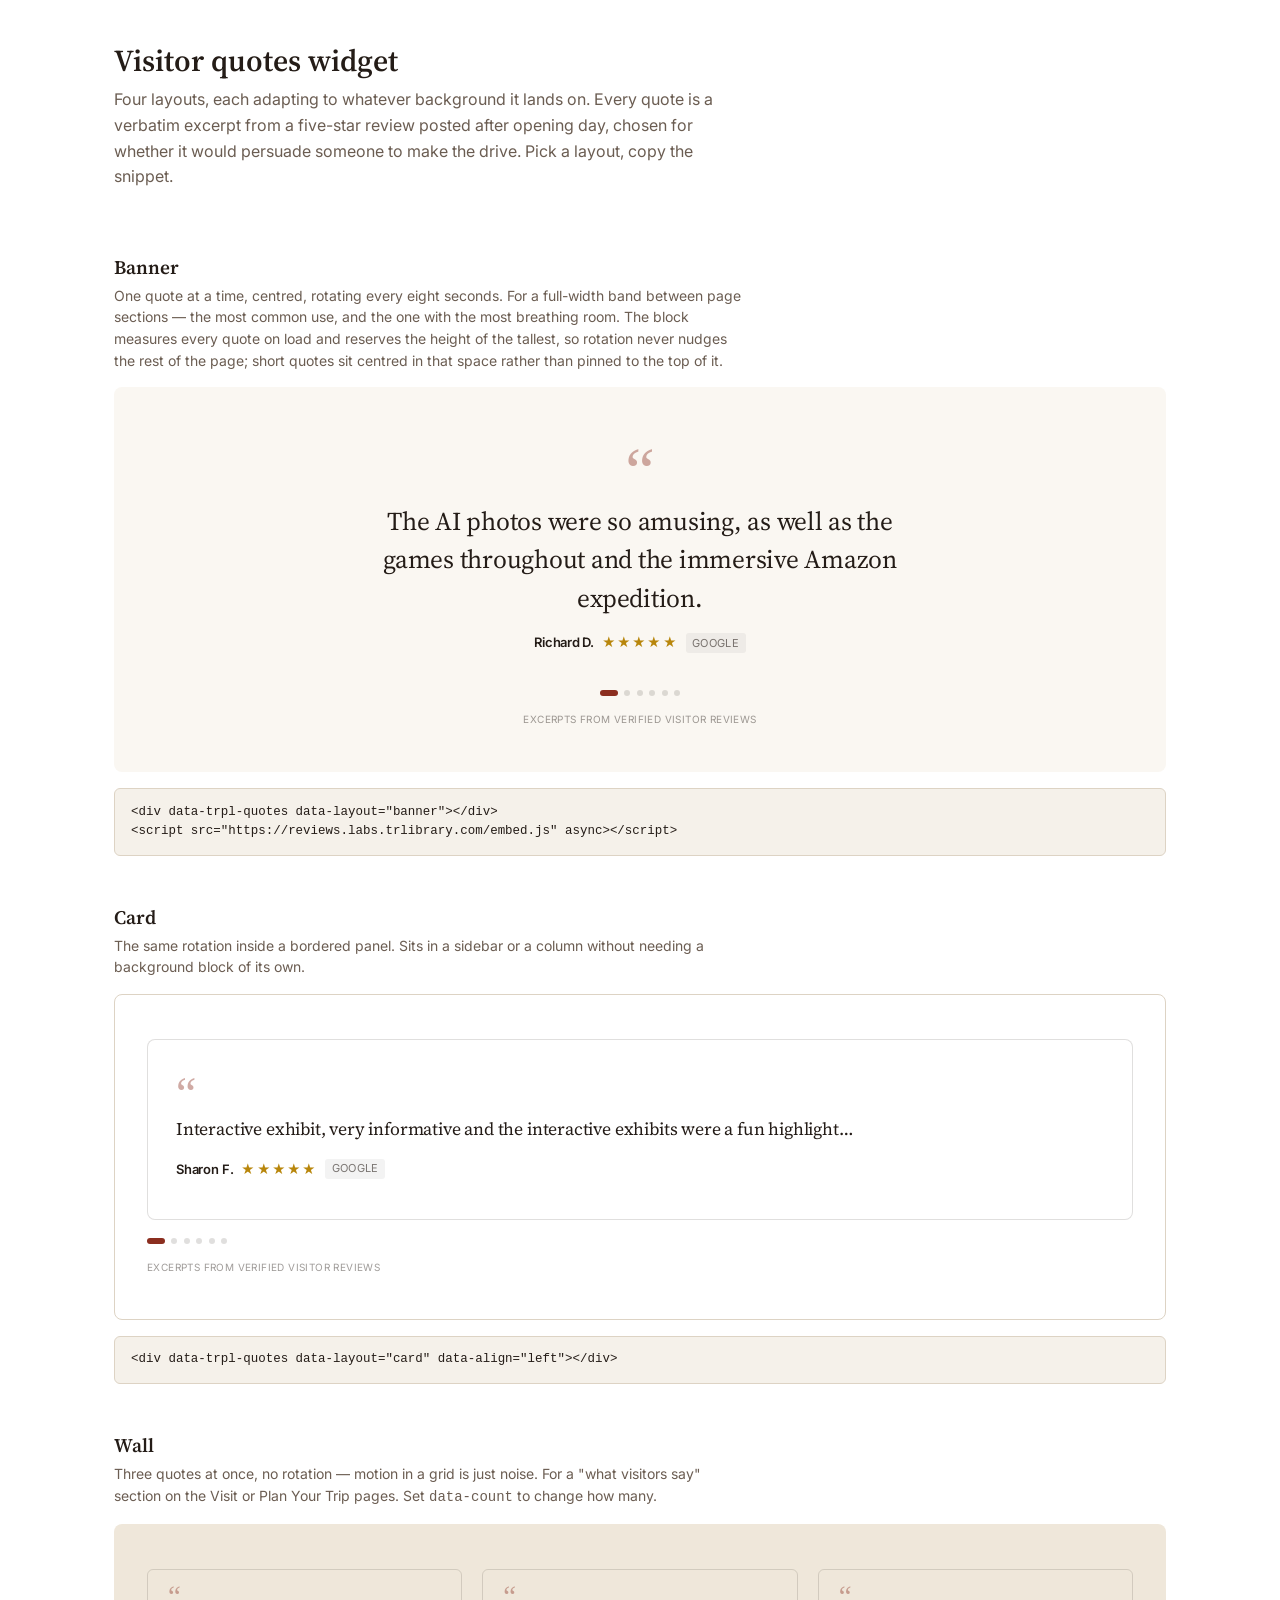
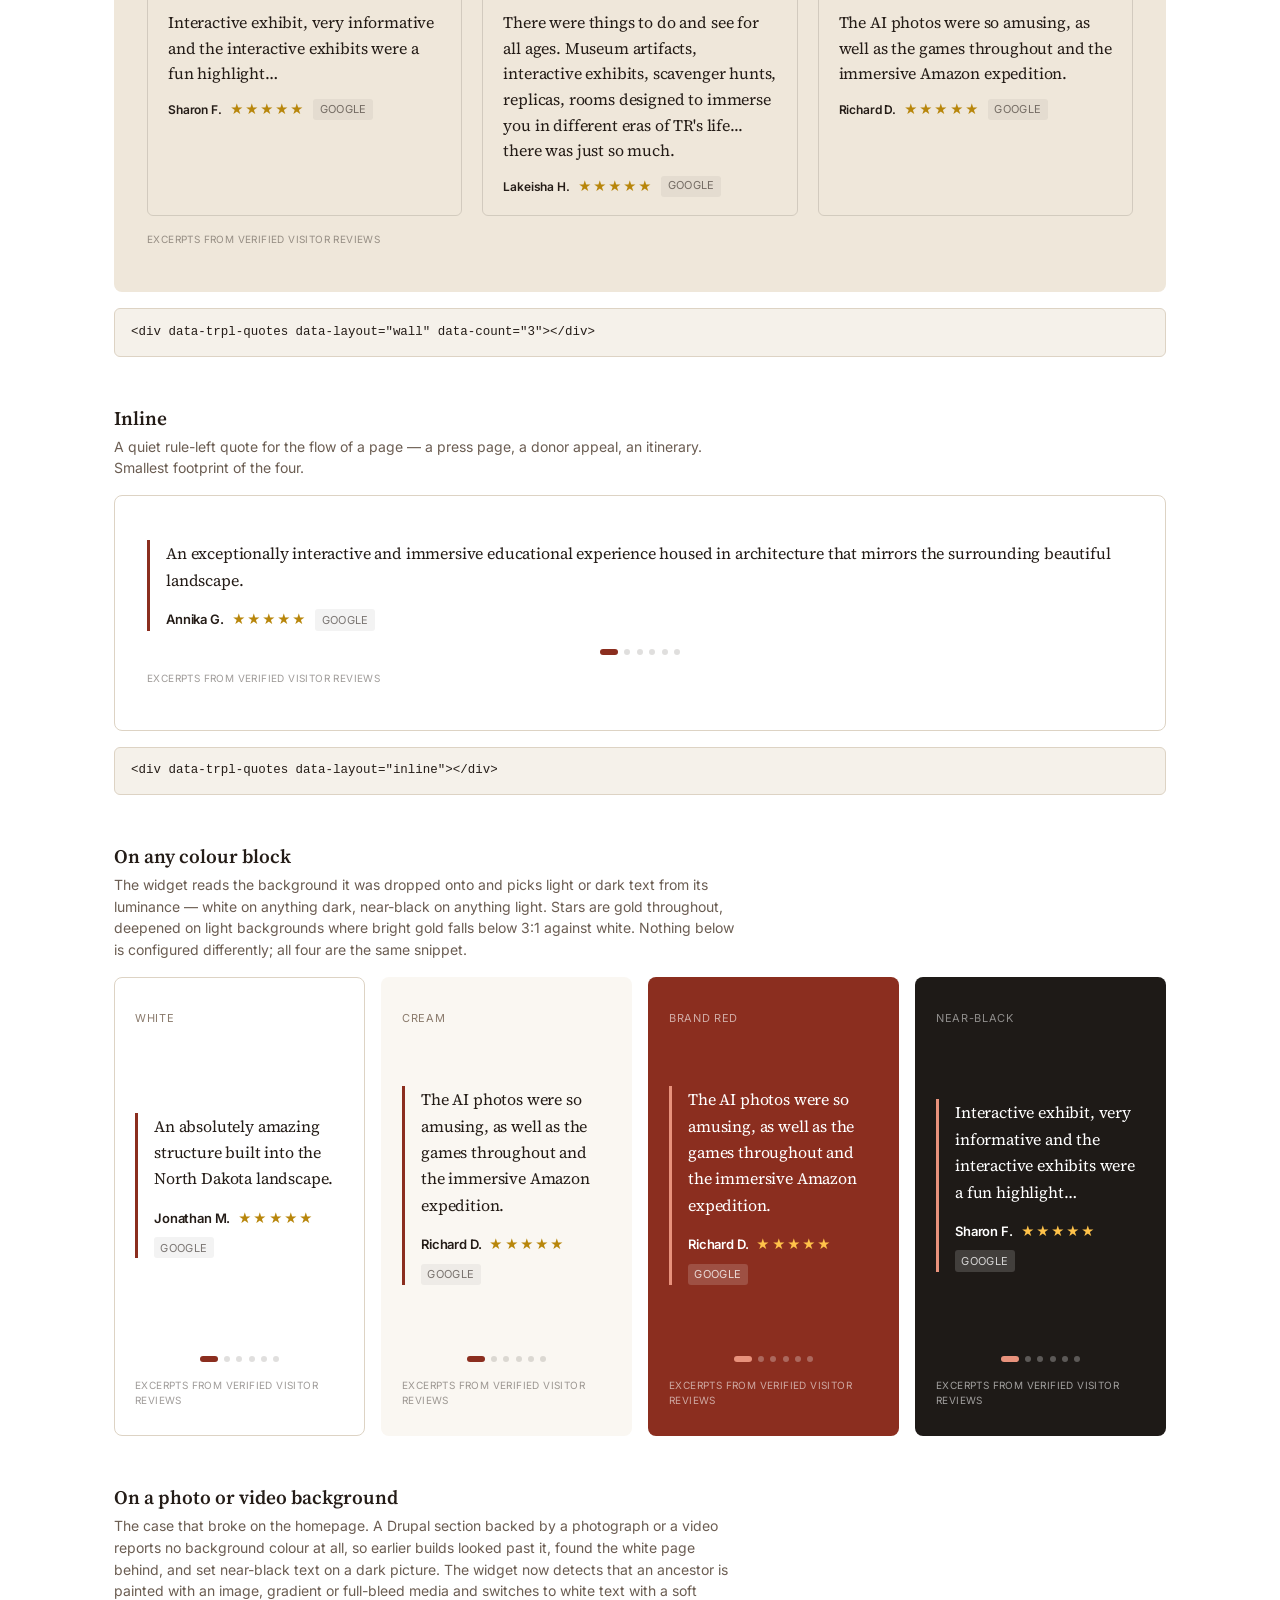
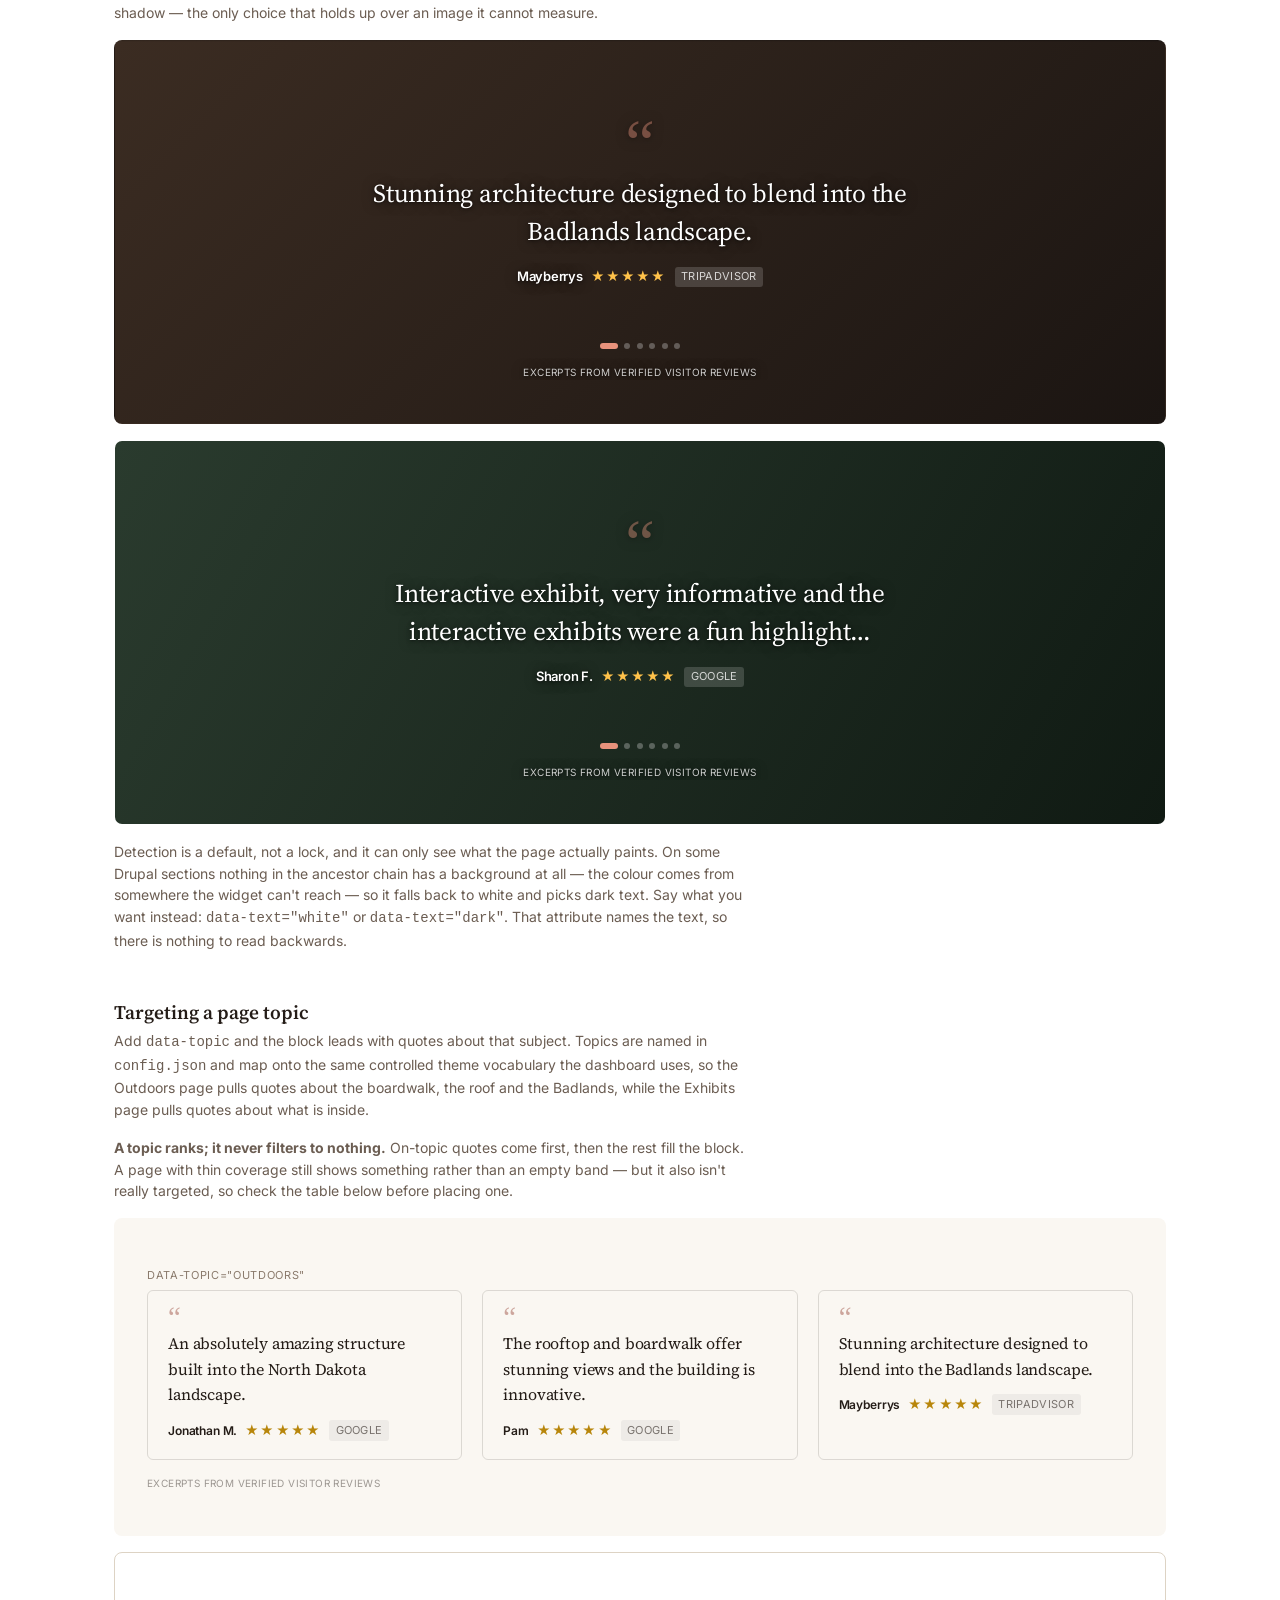
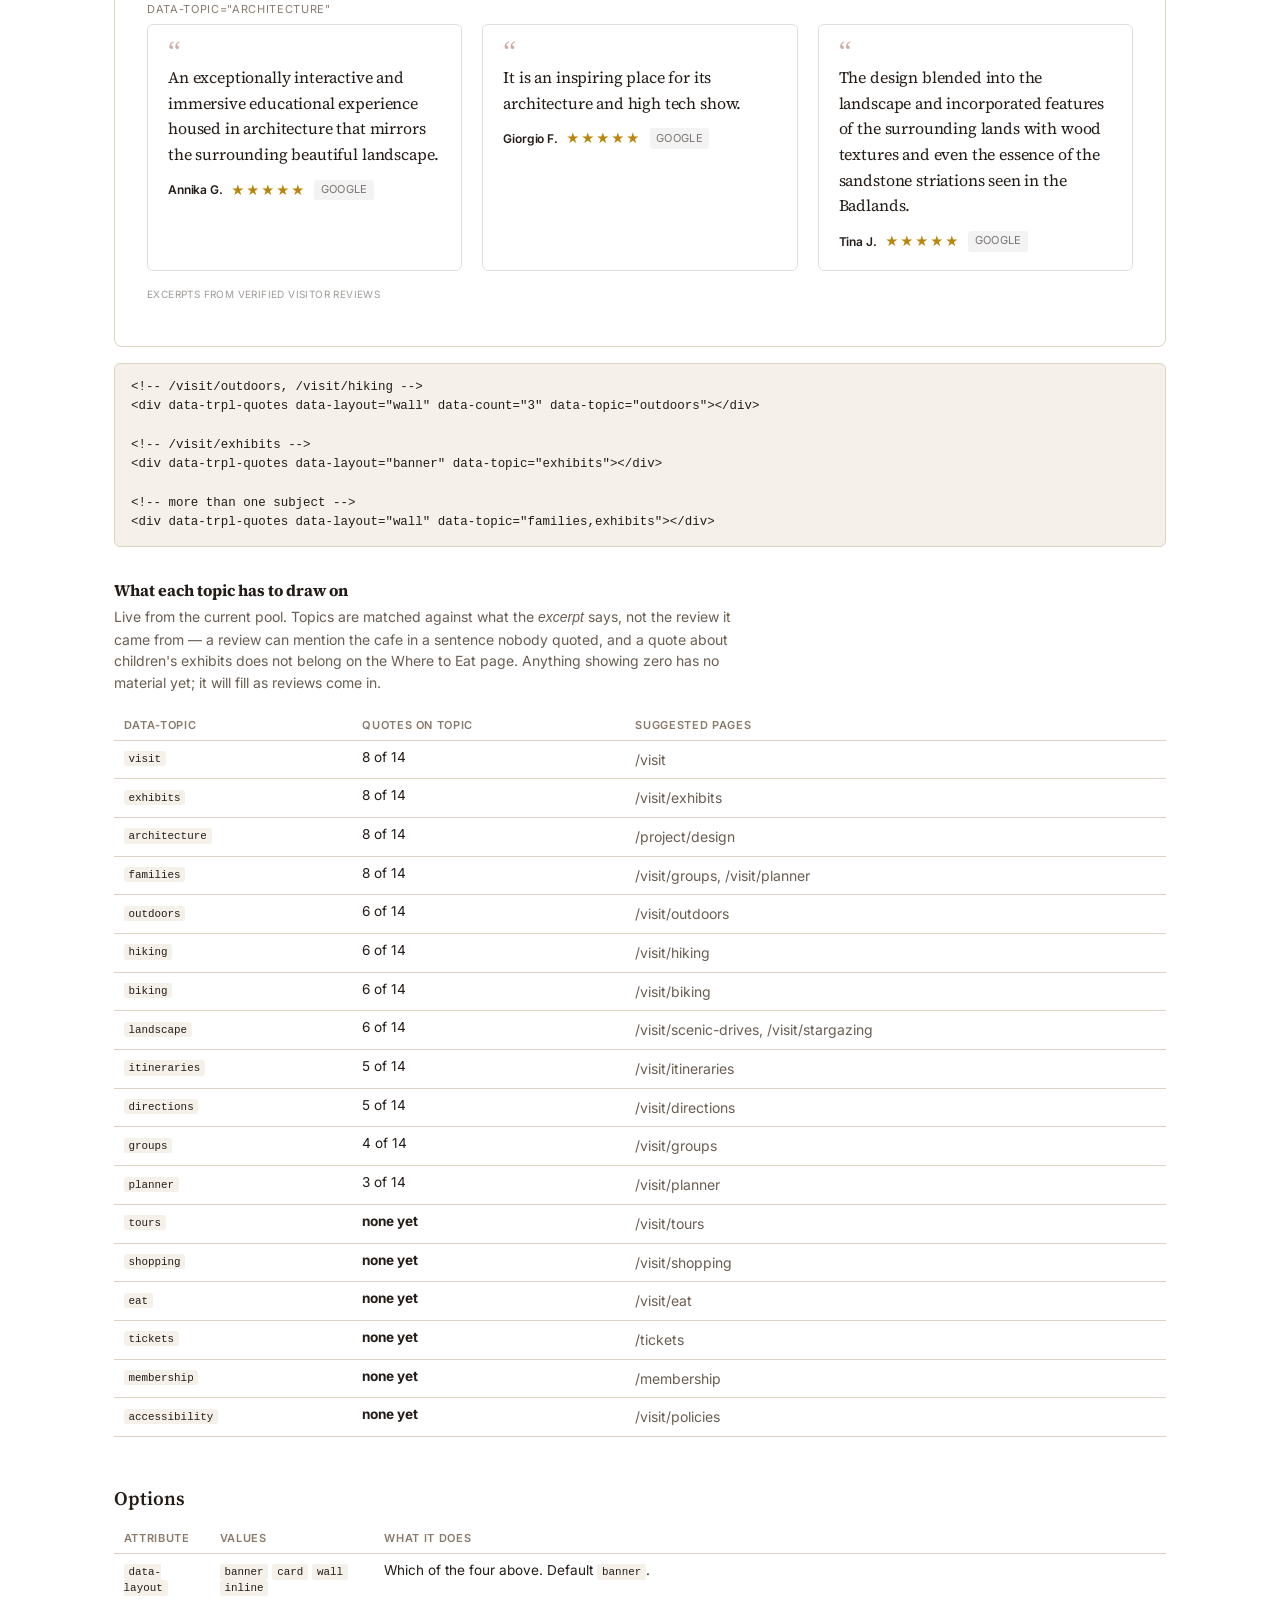
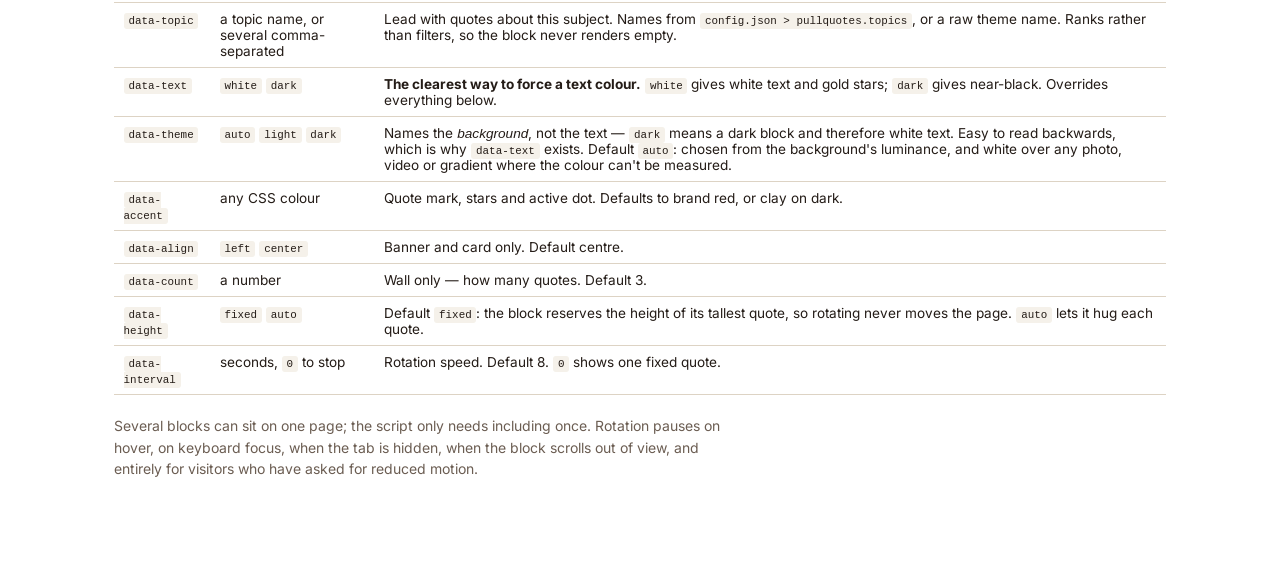
==== commit 0c3fa4e0: "Adding topics to the widget" ====
--- a/site/widget.html
+++ b/site/widget.html
@@ -146,11 +146,48 @@
   </section>
 
   <section>
+    <h2>Targeting a page topic</h2>
+    <p class="note">Add <code>data-topic</code> and the block leads with quotes about that
+    subject. Topics are named in <code>config.json</code> and map onto the same controlled theme
+    vocabulary the dashboard uses, so the Outdoors page pulls quotes about the boardwalk, the
+    roof and the Badlands, while the Exhibits page pulls quotes about what is inside.</p>
+    <p class="note"><strong>A topic ranks; it never filters to nothing.</strong> On-topic quotes
+    come first, then the rest fill the block. A page with thin coverage still shows something
+    rather than an empty band — but it also isn't really targeted, so check the table below
+    before placing one.</p>
+    <div class="demo bg-cream">
+      <span class="tag">data-topic="outdoors"</span>
+      <div data-trpl-quotes data-layout="wall" data-count="3" data-topic="outdoors"></div>
+    </div>
+    <div class="demo bg-white" style="margin-top:1rem">
+      <span class="tag">data-topic="architecture"</span>
+      <div data-trpl-quotes data-layout="wall" data-count="3" data-topic="architecture"></div>
+    </div>
+<pre><code>&lt;!-- /visit/outdoors, /visit/hiking --&gt;
+&lt;div data-trpl-quotes data-layout="wall" data-count="3" data-topic="outdoors"&gt;&lt;/div&gt;
+
+&lt;!-- /visit/exhibits --&gt;
+&lt;div data-trpl-quotes data-layout="banner" data-topic="exhibits"&gt;&lt;/div&gt;
+
+&lt;!-- more than one subject --&gt;
+&lt;div data-trpl-quotes data-layout="wall" data-topic="families,exhibits"&gt;&lt;/div&gt;</code></pre>
+
+    <h3 style="font-family:'Source Serif 4',Georgia,serif;font-size:1rem;margin:2rem 0 .3rem">
+      What each topic has to draw on</h3>
+    <p class="note">Live from the current pool. Topics are matched against what the
+    <em>excerpt</em> says, not the review it came from — a review can mention the cafe in a
+    sentence nobody quoted, and a quote about children's exhibits does not belong on the Where
+    to Eat page. Anything showing zero has no material yet; it will fill as reviews come in.</p>
+    <table id="coverage"><tbody><tr><td class="note">Loading…</td></tr></tbody></table>
+  </section>
+
+  <section>
     <h2>Options</h2>
     <table>
       <thead><tr><th>Attribute</th><th>Values</th><th>What it does</th></tr></thead>
       <tbody>
         <tr><td><code>data-layout</code></td><td><code>banner</code> <code>card</code> <code>wall</code> <code>inline</code></td><td>Which of the four above. Default <code>banner</code>.</td></tr>
+        <tr><td><code>data-topic</code></td><td>a topic name, or several comma-separated</td><td>Lead with quotes about this subject. Names from <code>config.json &gt; pullquotes.topics</code>, or a raw theme name. Ranks rather than filters, so the block never renders empty.</td></tr>
         <tr><td><code>data-text</code></td><td><code>white</code> <code>dark</code></td><td><strong>The clearest way to force a text colour.</strong> <code>white</code> gives white text and gold stars; <code>dark</code> gives near-black. Overrides everything below.</td></tr>
         <tr><td><code>data-theme</code></td><td><code>auto</code> <code>light</code> <code>dark</code></td><td>Names the <em>background</em>, not the text — <code>dark</code> means a dark block and therefore white text. Easy to read backwards, which is why <code>data-text</code> exists. Default <code>auto</code>: chosen from the background's luminance, and white over any photo, video or gradient where the colour can't be measured.</td></tr>
         <tr><td><code>data-accent</code></td><td>any CSS colour</td><td>Quote mark, stars and active dot. Defaults to brand red, or clay on dark.</td></tr>
@@ -167,6 +204,31 @@
 
 </main>
 
-<script src="embed.js" async></script>
+<script src="embed.js"></script>
+<script>
+  // Rendered from the widget's own data so this table can never drift from what ships.
+  window.addEventListener("load", function () {
+    if (!window.TRPLQuotes || !window.TRPLQuotes.coverage) return;
+    var cov = window.TRPLQuotes.coverage(), total = window.TRPLQuotes.count;
+    var rows = Object.keys(cov).sort(function (a, b) { return cov[b] - cov[a]; });
+    document.getElementById("coverage").innerHTML =
+      "<thead><tr><th>data-topic</th><th>Quotes on topic</th><th>Suggested pages</th></tr></thead><tbody>" +
+      rows.map(function (t) {
+        var n = cov[t];
+        var where = {
+          visit: "/visit", exhibits: "/visit/exhibits", outdoors: "/visit/outdoors",
+          hiking: "/visit/hiking", biking: "/visit/biking", architecture: "/project/design",
+          landscape: "/visit/scenic-drives, /visit/stargazing", itineraries: "/visit/itineraries",
+          planner: "/visit/planner", families: "/visit/groups, /visit/planner",
+          groups: "/visit/groups", tours: "/visit/tours", shopping: "/visit/shopping",
+          eat: "/visit/eat", directions: "/visit/directions", tickets: "/tickets",
+          membership: "/membership", accessibility: "/visit/policies"
+        }[t] || "";
+        return "<tr><td><code>" + t + "</code></td><td>" +
+          (n ? n + " of " + total : "<strong>none yet</strong>") +
+          "</td><td class=\"note\" style=\"margin:0\">" + where + "</td></tr>";
+      }).join("") + "</tbody>";
+  });
+</script>
 </body>
 </html>
